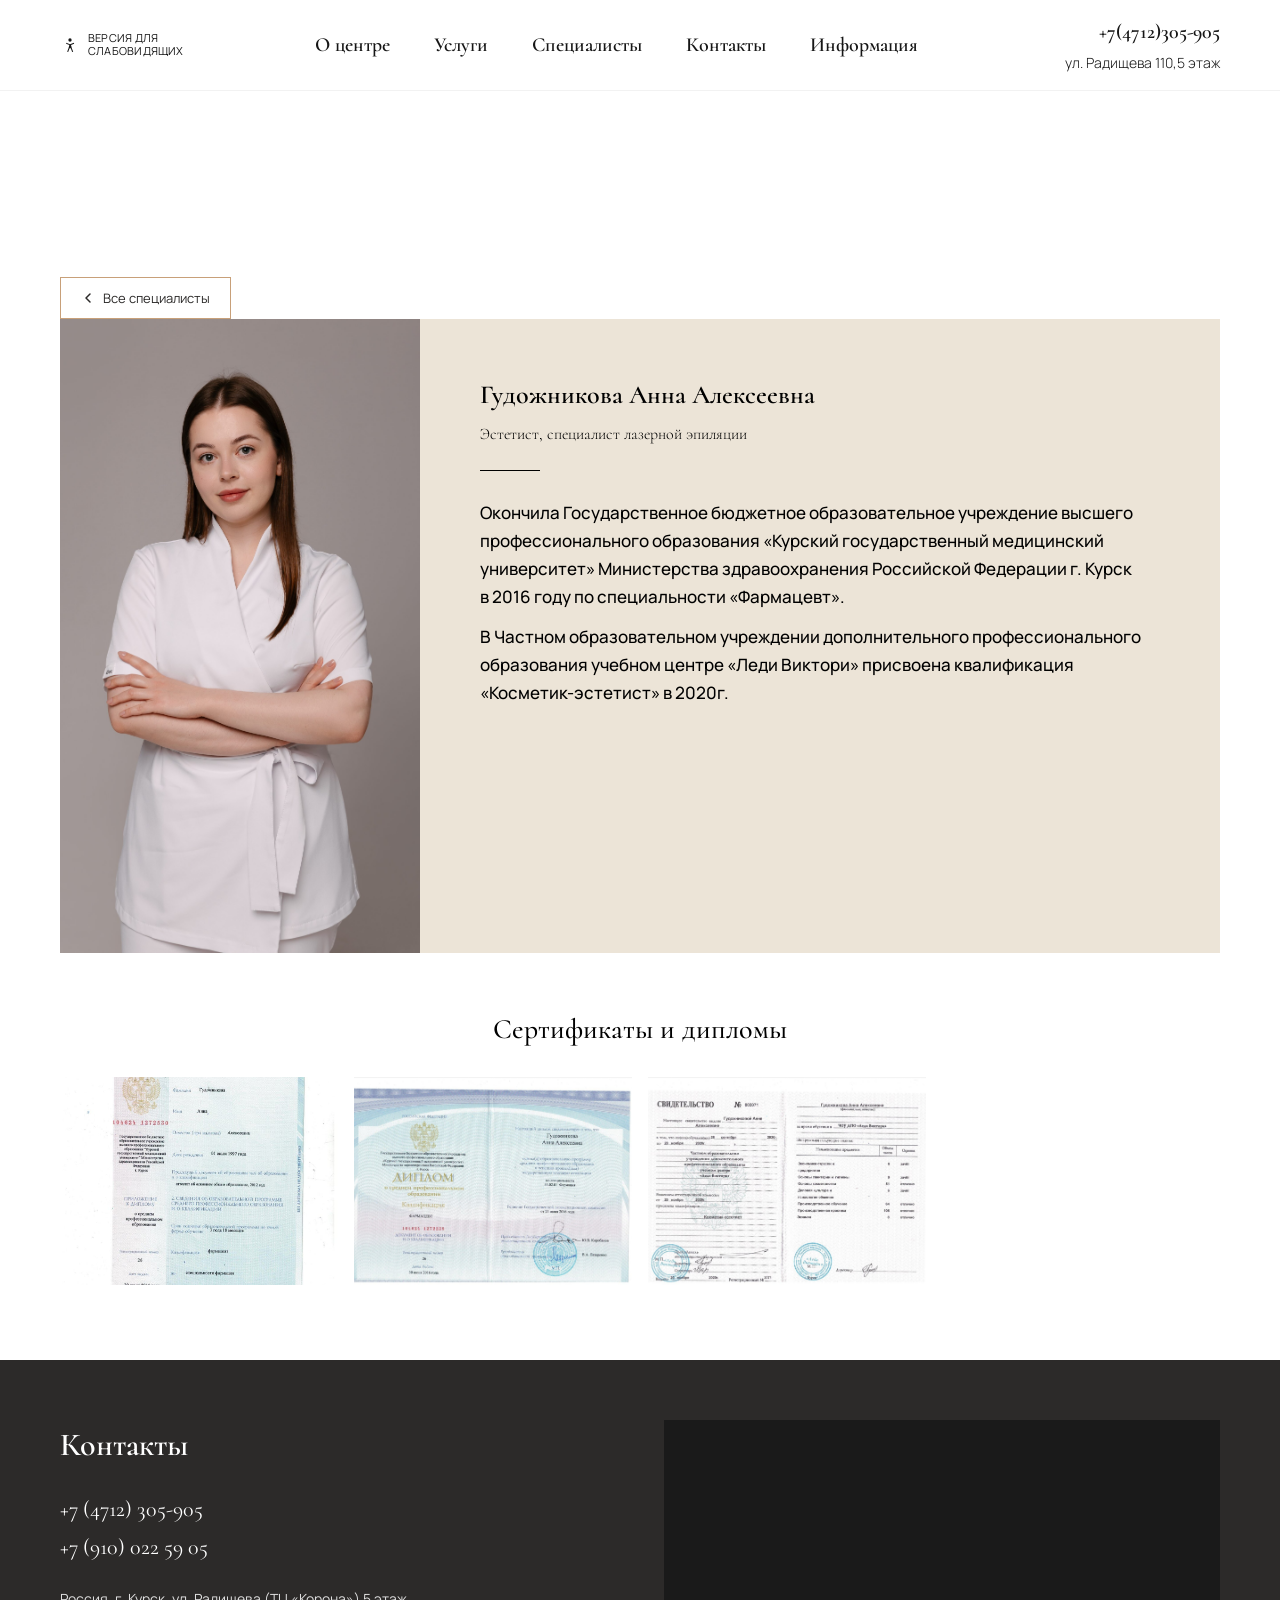
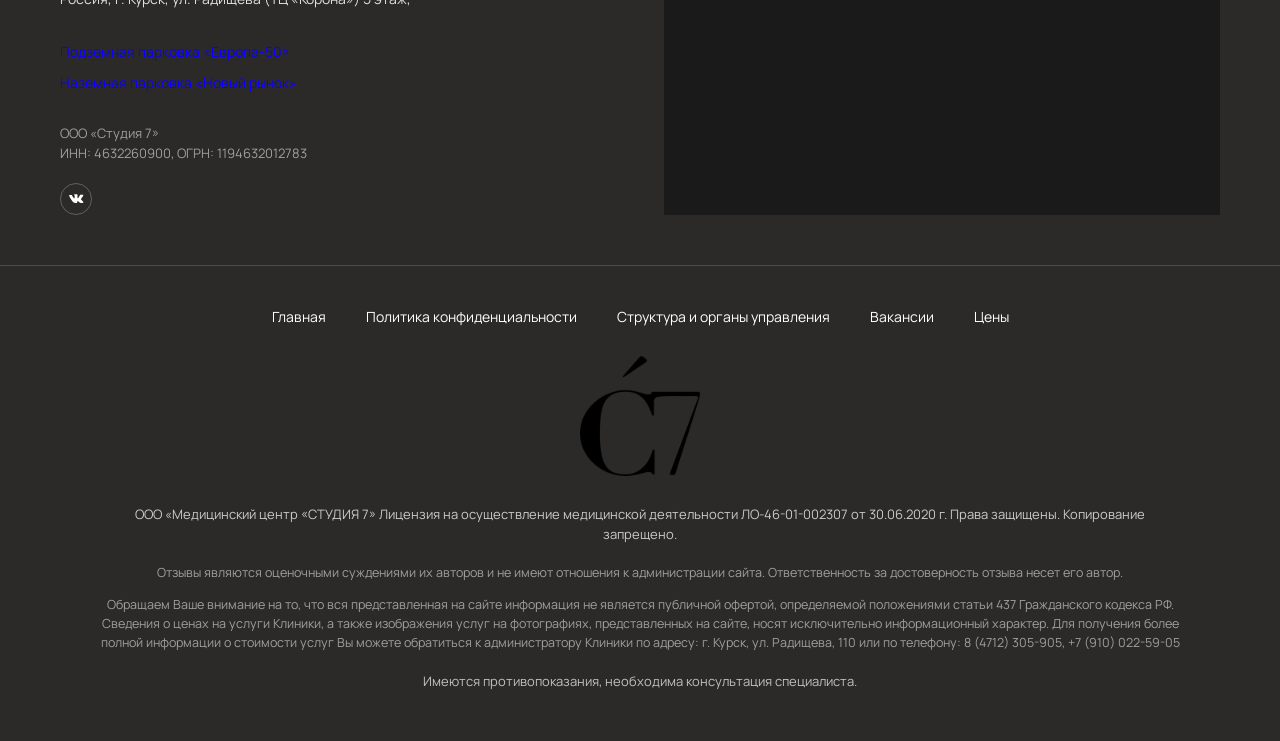
==== doctors/gudozhnikova.html @ a72bdbb5 "S7 Kursk: full site migration from Tilda + 14 adaptive blocks" ====
<!DOCTYPE html>
<html lang="ru" class="no-js">
<head>
    <meta charset="UTF-8">
    <meta name="viewport" content="width=device-width, initial-scale=1.0">
    <title>Гудожникова Анна Алексеевна — S7 Kursk</title>
    <meta name="description" content="Гудожникова Анна Алексеевна, Эстетист, специалист лазерной эпиляции. Клиника эстетической медицины S7 в Курске.">

    <link rel="preconnect" href="https://fonts.googleapis.com">
    <link rel="preconnect" href="https://fonts.gstatic.com" crossorigin>
    <link href="https://fonts.googleapis.com/css2?family=Cormorant:wght@400;500;600;700&family=Manrope:wght@300;400;500;600;700&display=swap" rel="stylesheet">

    <link rel="stylesheet" href="../css/style.css">
</head>
<body>

    <header class="site-header">
        <div class="container site-header__inner">
            <a href="../index.html#contacts" class="site-header__access" aria-label="Версия для слабовидящих">
                <svg width="20" height="20" viewBox="0 0 24 24" fill="currentColor" aria-hidden="true"><circle cx="12" cy="6" r="2"/><path d="M7.4 9.4l4.6 1.6 4.6-1.6.4 1.2-3.8 1.4 1 4 1.6 4-1.2.4-1.7-4.4h-1.4l-1.7 4.4-1.2-.4 1.6-4 1-4-3.8-1.4z"/></svg>
                <span>Версия для<br>слабовидящих</span>
            </a>
            <nav class="site-header__nav" aria-label="Главное меню">
                <a href="../index.html#about">О центре</a>
                <a href="../index.html#services">Услуги</a>
                <a href="../index.html#doctors">Специалисты</a>
                <a href="../index.html#contacts">Контакты</a>
                <a href="../index.html#contacts">Информация</a>
            </nav>
            <div class="site-header__contact">
                <a href="tel:+74712305905" class="site-header__phone">+7(4712)305-905</a>
                <span class="site-header__address">ул. Радищева 110,5 этаж</span>
            </div>
        </div>
    </header>

    <main>

        <section class="doctor-page">
            <div class="container">

                <a href="../index.html#doctors" class="doctor-page__back">
                    <svg width="14" height="14" viewBox="0 0 14 14" aria-hidden="true">
                        <path d="M9 3l-4 4 4 4" fill="none" stroke="currentColor" stroke-width="1.5" stroke-linecap="round" stroke-linejoin="round"/>
                    </svg>
                    Все специалисты
                </a>

                <div class="doctor-page__hero">
                    <div class="doctor-page__photo">
                        <img src="../assets/images/doctors/bio/gudozhnikova.jpg" alt="Гудожникова Анна Алексеевна" loading="lazy">
                    </div>
                    <div class="doctor-page__info">
                        <h1 class="doctor-page__name">Гудожникова Анна Алексеевна</h1>
                        <p class="doctor-page__role">Эстетист, специалист лазерной эпиляции</p>
                        <div class="doctor-page__divider"></div>

                        <!-- БИОГРАФИЯ
                             Источник: https://s7-kursk.ru/page117701436.html
                             Скопируй текст био со страницы оригинала и вставь
                             каждый абзац в отдельный <p>. -->
                        <div class="doctor-page__bio">
            <p>Окончила Государственное бюджетное образовательное учреждение высшего профессионального образования «Курский государственный медицинский университет» Министерства здравоохранения Российской Федерации г.&nbsp;Курск в&nbsp;2016&nbsp;году по специальности «Фармацевт».</p>
            <p>В Частном образовательном учреждении дополнительного профессионального образования учебном центре «Леди Виктори» присвоена квалификация «Косметик-эстетист» в&nbsp;2020г.</p>
        </div>
                    </div>
                </div>

                                <div class="doctor-page__certs">
                    <h2 class="doctor-page__certs-title">Сертификаты и дипломы</h2>
                    <div class="doctor-page__certs-grid">
                        <a class="doctor-page__cert" href="../assets/images/doctors/certs/gudozhnikova-1.jpg" target="_blank">
                            <img src="../assets/images/doctors/certs/gudozhnikova-1.jpg" alt="Сертификат 1" loading="lazy">
                        </a>
                        <a class="doctor-page__cert" href="../assets/images/doctors/certs/gudozhnikova-2.jpg" target="_blank">
                            <img src="../assets/images/doctors/certs/gudozhnikova-2.jpg" alt="Сертификат 2" loading="lazy">
                        </a>
                        <a class="doctor-page__cert" href="../assets/images/doctors/certs/gudozhnikova-3.jpg" target="_blank">
                            <img src="../assets/images/doctors/certs/gudozhnikova-3.jpg" alt="Сертификат 3" loading="lazy">
                        </a>
                    </div>
                </div>

            </div>
        </section>

    </main>

    <!-- FOOTER (общий со всем сайтом — копия из index.html) -->
    <footer class="footer" id="contacts">
        <div class="footer__row-contacts">
            <div class="container">
                <div class="footer__col-info">
                    <h2 class="footer__col-title">Контакты</h2>
                    <div class="footer__phones">
                        <a href="tel:+74712305905">+7 (4712) 305-905</a>
                        <a href="tel:+79100225905">+7 (910) 022 59 05</a>
                    </div>
                    <address class="footer__address">
                        <p>Россия, г. Курск, ул. Радищева (ТЦ «Корона») 5 этаж,</p>
                    </address>
                    <ul class="footer__parking">
                        <li><a href="#">Подземная парковка «Европа-50»</a></li>
                        <li><a href="#">Наземная парковка «Новый рынок»</a></li>
                    </ul>
                    <div class="footer__legal-info">
                        <p>ООО «Студия 7»<br>ИНН: 4632260900, ОГРН: 1194632012783</p>
                    </div>
                    <a class="footer__vk" href="https://vk.com/studio7kursk" target="_blank" rel="noopener" aria-label="ВКонтакте Studio 7 Курск">
                        <svg width="22" height="22" viewBox="0 0 24 24" fill="currentColor" aria-hidden="true"><path d="M12.785 16.241s.288-.032.435-.193c.135-.148.13-.426.13-.426s-.018-1.305.582-1.499c.59-.19 1.348 1.27 2.152 1.83.609.424 1.071.331 1.071.331l2.153-.03s1.125-.07.591-.96c-.043-.073-.31-.661-1.604-1.87-1.354-1.265-1.172-1.06.458-3.244.993-1.33 1.39-2.14 1.266-2.487-.118-.331-.85-.244-.85-.244l-2.421.015s-.18-.024-.313.057c-.13.079-.213.262-.213.262s-.385.96-.84 1.776c-.96 1.72-1.345 1.811-1.502 1.71-.365-.236-.273-1.04-.273-1.612 0-1.785.27-2.529-.526-2.722-.264-.064-.458-.106-1.134-.113-.866-.009-1.599.003-2.014.207-.276.135-.49.437-.36.454.16.022.524.099.717.363.249.34.24 1.105.24 1.105s.143 2.107-.335 2.367c-.328.18-.778-.187-1.633-1.667-.438-.758-.769-1.598-.769-1.598s-.064-.158-.191-.243c-.155-.103-.371-.135-.371-.135l-2.302.015s-.345.01-.473.16c-.113.135-.009.412-.009.412s1.804 4.23 3.847 6.359c1.873 1.953 4 1.824 4 1.824z"/></svg>
                    </a>
                </div>
                <div class="footer__map">
                    <iframe src="https://yandex.ru/map-widget/v1/?ll=36.183%2C51.737&z=16&pt=36.183%2C51.737" title="Карта" loading="lazy"></iframe>
                </div>
            </div>
        </div>
        <div class="footer__row-meta">
            <div class="container">
                <nav class="footer__nav" aria-label="Дополнительные ссылки">
                    <a href="../index.html#hero">Главная</a>
                    <a href="https://s7-kursk.ru/politika-konfidentsialnosti" target="_blank" rel="noopener">Политика конфиденциальности</a>
                    <a href="https://s7-kursk.ru/struktura-i-organy-upravleniya" target="_blank" rel="noopener">Структура и органы управления</a>
                    <a href="https://s7-kursk.ru/vakansii" target="_blank" rel="noopener">Вакансии</a>
                    <a href="../assets/prices.pdf" target="_blank" rel="noopener">Цены</a>
                </nav>
                <div class="footer__brand">
                    <img src="../assets/images/c7-logo.webp" alt="Клиника S7" class="footer__brand-img" width="120" height="120">
                </div>
                <p class="footer__license">ООО «Медицинский центр «СТУДИЯ 7» Лицензия на осуществление медицинской деятельности ЛО-46-01-002307 от 30.06.2020 г. Права защищены. Копирование запрещено.</p>
                <div class="footer__disclaimer-block">
                    <p>Отзывы являются оценочными суждениями их авторов и не имеют отношения к администрации сайта. Ответственность за достоверность отзыва несет его автор.</p>
                    <p>Обращаем Ваше внимание на то, что вся представленная на сайте информация не является публичной офертой, определяемой положениями статьи 437 Гражданского кодекса РФ. Сведения о ценах на услуги Клиники, а также изображения услуг на фотографиях, представленных на сайте, носят исключительно информационный характер. Для получения более полной информации о стоимости услуг Вы можете обратиться к администратору Клиники по адресу: г. Курск, ул. Радищева, 110 или по телефону: 8 (4712) 305-905, +7 (910) 022-59-05</p>
                </div>
                <p class="footer__warning">Имеются противопоказания, необходима консультация специалиста.</p>
            </div>
        </div>
    </footer>

</body>
</html>
---- css/style.css ----
/* ============================================================
   S7 Kursk — клиника эстетической медицины
   Стили блоков «Оборудование» и «Footer» — 1:1 с оригиналом s7-kursk.ru
   + общая база (reset, переменные, контейнер)
   ============================================================ */

/* ---------- 1. Переменные ---------- */

:root {
    /* Цвета — снято с оригинала */
    --color-bg:           #ffffff;
    --color-text:         #000000;
    --color-text-muted:   #4a4a4a;
    --color-link:         #0a00ff;          /* синие ссылки парковок */
    --color-footer-bg:    #2c2a29;          /* основной тон тёмного футера */
    --color-footer-text:  #ffffff;
    --color-footer-muted: rgba(255,255,255,.7);
    --color-footer-divider:rgba(255,255,255,.15);

    /* Типографика — две гарнитуры, как в Tilda:
       serif Cormorant для заголовков, sans-serif Manrope для тела. */
    --font-serif:  'Cormorant', 'Times New Roman', Times, serif;
    --font-body:   'Manrope', -apple-system, BlinkMacSystemFont, 'Segoe UI', Roboto, sans-serif;
    --font-sans:   'Manrope', -apple-system, BlinkMacSystemFont, 'Segoe UI', Roboto, sans-serif;
    --font-base:   var(--font-body);

    /* Размеры */
    --container-max: 1200px;
    --container-pad: 20px;

    /* Анимации */
    --ease: cubic-bezier(.4, 0, .2, 1);
}

*,
*::before,
*::after { box-sizing: border-box; }

html { -webkit-text-size-adjust: 100%; scroll-behavior: smooth; }

body {
    margin: 0;
    font-family: var(--font-body);
    font-size: 16px;
    line-height: 1.55;
    color: var(--color-text);
    background: var(--color-bg);
    -webkit-font-smoothing: antialiased;
    -moz-osx-font-smoothing: grayscale;
}

img { max-width: 100%; height: auto; display: block; }
a   { color: inherit; text-decoration: none; transition: color .2s var(--ease); }
button { font-family: inherit; cursor: pointer; }
h1, h2, h3, h4 { margin: 0; }
p { margin: 0 0 1em; }
ul { list-style: none; padding: 0; margin: 0; }

.container {
    width: 100%;
    max-width: var(--container-max);
    margin: 0 auto;
    padding: 0 var(--container-pad);
}

/* ----- Появление контента при скролле (как у Tilda) ----- */
.reveal {
    opacity: 0;
    transform: translateY(40px);
    transition:
        opacity .9s var(--ease),
        transform .9s var(--ease);
    will-change: opacity, transform;
}
.reveal.is-visible {
    opacity: 1;
    transform: translateY(0);
}
/* Если JS не загрузился — показываем сразу */
.no-js .reveal { opacity: 1; transform: none; }

/* ============================================================
   ХЕДЕР — фиксированный верх 1:1 с s7-kursk.ru
   ============================================================ */
.site-header {
    position: sticky;
    top: 0;
    z-index: 50;
    background: #fff;
    border-bottom: 1px solid rgba(0,0,0,.05);
}
.site-header__inner {
    display: flex;
    align-items: center;
    justify-content: space-between;
    gap: 28px;
    height: 90px;
    padding: 0 var(--container-pad);
    max-width: var(--container-max);
    margin: 0 auto;
}
.site-header__access {
    display: inline-flex;
    align-items: center;
    gap: 8px;
    color: #161616;
    font-family: var(--font-body);
    font-size: 11px;
    line-height: 1.15;
    text-transform: uppercase;
    letter-spacing: 0.02em;
    flex: 0 0 auto;
}
.site-header__access svg { flex: 0 0 auto; }
.site-header__access span { display: inline-block; max-width: 80px; }

.site-header__nav {
    display: flex;
    align-items: center;
    gap: 44px;
    flex: 1 1 auto;
    justify-content: center;
}
.site-header__nav a {
    font-family: var(--font-serif);
    font-size: 20px;
    font-weight: 600;
    color: #161616;
    transition: color .2s var(--ease);
}
.site-header__nav a:hover { color: #c8a079; }

.site-header__contact {
    display: flex;
    flex-direction: column;
    align-items: flex-end;
    gap: 4px;
    flex: 0 0 auto;
}
.site-header__phone {
    font-family: var(--font-serif);
    font-size: 20px;
    font-weight: 600;
    color: #161616;
    transition: color .2s var(--ease);
}
.site-header__phone:hover { color: #c8a079; }
.site-header__address {
    font-family: var(--font-body);
    font-size: 14px;
    font-weight: 300;
    color: #161616;
}

/* ============================================================
   ПЕРВЫЙ ЭКРАН (ТЗ п.1) — fullscreen hero
   Тёплый таупе-фон, по центру — стилизованный логотип «С7»
   и подзаголовок «КЛИНИКА ЭСТЕТИЧЕСКОЙ МЕДИЦИНЫ».
   ============================================================ */
.hero {
    position: relative;
    width: 100%;
    height: 100vh;
    min-height: 560px;
    background: #8e857d; /* fallback пока видео грузится */
    display: flex;
    align-items: center;
    justify-content: center;
    overflow: hidden;
}

/* Видео-фон через Vimeo iframe (ID 1061358748).
   Iframe растянут на весь hero, кликабельность отключена,
   videо обрезается под cover через scale + transform-origin. */
.hero__video {
    position: absolute;
    inset: 0;
    overflow: hidden;
    pointer-events: none;
    z-index: 0;
}
.hero__video-frame {
    position: absolute;
    top: 50%;
    left: 50%;
    /* Растягиваем iframe больше viewport, чтобы 16:9 видео полностью покрыло hero (cover). */
    width: 177.78vh;        /* 16:9: ширина = высота * 16/9 */
    height: 56.25vw;        /* 9:16: высота = ширина * 9/16 */
    min-width: 100%;
    min-height: 100%;
    transform: translate(-50%, -50%);
    border: 0;
    pointer-events: none;
    /* Пока iframe не загрузился — он невидим, чтобы не светить чёрной заливкой Vimeo-плеера.
       Класс .is-ready ставится из JS, когда плеер реально начал играть. */
    opacity: 0;
    transition: opacity .6s ease-out;
    /* Лёгкое приглушение + тёплая нотка, без излишнего затемнения. */
    filter: brightness(0.95) saturate(0.85) sepia(0.12);
}
.hero__video-frame.is-ready { opacity: 1; }
/* Тёплая полупрозрачная таупе-пелена — даёт нужный warm-тон,
   но не съедает яркость видео. */
.hero__video::after {
    content: "";
    position: absolute;
    inset: 0;
    background:
        radial-gradient(ellipse at center,
            rgba(165, 152, 138, .18),
            rgba(165, 152, 138, .26) 70%,
            rgba(165, 152, 138, .30));
    pointer-events: none;
}
.hero__inner {
    position: relative;
    z-index: 1;
    text-align: center;
    color: #1a1a1a;
    padding: 0 20px;
}
.hero__logo {
    line-height: 1;
    margin-bottom: 18px;
    position: relative;
    display: inline-block;
}
.hero__logo-img {
    display: block;
    width: 150px;
    height: 150px;
    object-fit: contain;
    margin: 0 auto;
    position: relative;
    z-index: 2;
}

/* Спиннер «загрузки видео» — крутится вокруг логотипа, пока Vimeo не дал событие play.
   Тонкий полупрозрачный ring с одной светлой дугой. Скрывается, когда hero получает .is-video-ready. */
.hero__spinner {
    position: absolute;
    top: 50%;
    left: 50%;
    width: 210px;
    height: 210px;
    margin: -105px 0 0 -105px;
    border: 2px solid rgba(255, 255, 255, .15);
    border-top-color: rgba(255, 255, 255, .85);
    border-radius: 50%;
    animation: heroSpinnerSpin 1.1s linear infinite;
    z-index: 1;
    pointer-events: none;
    transition: opacity .5s ease-out;
}
@keyframes heroSpinnerSpin {
    to { transform: rotate(360deg); }
}
/* Когда видео реально пошло — спиннер плавно исчезает и больше не интерактивен */
.hero.is-video-ready .hero__spinner {
    opacity: 0;
    visibility: hidden;
    animation: none;
}
.hero__title {
    font-family: var(--font-serif);
    font-size: 36px;
    font-weight: 400;
    color: #333;
    text-transform: uppercase;
    letter-spacing: 1px;
    margin: 0;
}

/* Адаптив — на планшете/мобиле уменьшаем размер логотипа и подписи */
@media (max-width: 1024px) {
    .hero__logo-img { width: 120px; height: 120px; }
    .hero__spinner { width: 175px; height: 175px; margin: -87px 0 0 -87px; }
    .hero__title { font-size: 28px; letter-spacing: .8px; }
}
@media (max-width: 768px) {
    .hero { min-height: 460px; }
    .hero__logo { margin-bottom: 12px; }
    .hero__logo-img { width: 100px; height: 100px; }
    .hero__spinner { width: 145px; height: 145px; margin: -72px 0 0 -72px; border-width: 1.5px; }
    .hero__title { font-size: 20px; letter-spacing: .6px; }
}
@media (max-width: 480px) {
    .hero__logo-img { width: 84px; height: 84px; }
    .hero__spinner { width: 122px; height: 122px; margin: -61px 0 0 -61px; }
    .hero__title { font-size: 17px; }
}

/* ============================================================
   БЛОК «О КЛИНИКЕ» (ТЗ п.2)
   ============================================================ */
.about { padding: 90px 0 30px; background: #fff; }
.about__header { text-align: center; margin-bottom: 70px; }
.about__title {
    font-family: var(--font-serif);
    font-weight: 600;
    font-size: 46px;
    line-height: 1.1;
    color: #000;
    margin: 0 0 24px;
}
.about__lead {
    font-family: var(--font-body);
    font-weight: 300;
    font-size: 22px;
    line-height: 1.4;
    color: #000;
    max-width: 640px;
    margin: 0 auto;
}

/* 4 колонки преимуществ */
.about__features {
    list-style: none;
    margin: 0;
    padding: 0;
    display: grid;
    grid-template-columns: repeat(4, 1fr);
    gap: 28px;
}
.about__feature {
    padding: 10px 22px;
    text-align: center;
    border-left: 1px solid #e7e7e7;
}
.about__feature:first-child { border-left: none; }
.about__ornament {
    display: block;
    font-family: var(--font-serif);
    font-size: 16px;
    letter-spacing: 2.5px;
    color: #000;
    margin-bottom: 18px;
}
.about__feature-title {
    font-family: var(--font-serif);
    font-weight: 500;
    font-size: 26px;
    line-height: 1.2;
    color: #000;
    margin: 0 0 24px;
}
.about__feature-text {
    font-family: var(--font-body);
    font-weight: 300;
    font-size: 16px;
    line-height: 1.55;
    color: #000;
    margin: 0;
}

/* Адаптив */
@media (max-width: 1024px) {
    .about { padding: 70px 0 20px; }
    .about__title { font-size: 38px; }
    .about__lead { font-size: 19px; }
    .about__features { grid-template-columns: repeat(2, 1fr); gap: 36px 24px; }
    .about__feature:nth-child(odd) { border-left: none; }
    .about__feature:nth-child(2) { border-left: 1px solid #e7e7e7; }
    .about__feature-title { font-size: 22px; }
}
@media (max-width: 640px) {
    .about { padding: 50px 0 10px; }
    .about__header { margin-bottom: 40px; }
    .about__title { font-size: 30px; }
    .about__lead { font-size: 17px; }
    .about__features { grid-template-columns: 1fr; gap: 32px; }
    .about__feature, .about__feature:nth-child(2) { border-left: none; padding: 0 10px; }
    .about__feature-title { font-size: 21px; margin-bottom: 14px; }
}

/* ============================================================
   БЛОК «О ЦЕНТРЕ»: заголовок + фото клиники + лид-параграф,
   далее текст с per-block сворачиванием через «Подробнее / Скрыть».
   ============================================================ */
.center { padding: 70px 0 100px; background: #fff; }
.center__title {
    font-family: var(--font-serif);
    font-weight: 600;
    font-size: 32px;
    line-height: 1.1;
    color: #000;
    text-align: center;
    margin: 0 0 36px;
}
.center__photo {
    margin: 0 auto 48px;
    max-width: 900px;
    overflow: hidden;
}
.center__photo img {
    display: block;
    width: 100%;
    height: auto;
    border-radius: 0;
}
.center__lead {
    font-family: var(--font-body);
    font-weight: 600;
    font-size: 20px;
    line-height: 1.45;
    color: #000;
    text-align: center;
    max-width: 880px;
    margin: 0 auto 36px;
}
.center__body {
    max-width: 980px;
    margin: 0 auto;
    text-align: center;
}
.center__para {
    font-family: var(--font-body);
    font-weight: 300;
    font-size: 18px;
    line-height: 1.65;
    color: #000;
    margin: 0 0 20px;
}
.center__para--always { margin-bottom: 8px; }

/* Скрытая часть текста — раскрывается JS-классом is-expanded на родителе */
.center__more {
    overflow: hidden;
    max-height: 0;
    opacity: 0;
    transition: max-height .55s var(--ease), opacity .35s var(--ease);
}
[data-collapsible].is-expanded .center__more {
    opacity: 1;
}

/* Кнопка-переключатель — центрируем */
.center__body { display: flex; flex-direction: column; align-items: center; }
.center__body .collapsible-toggle { margin-top: 22px; }

/* Без JS — раскрыто сразу */
.no-js .center__more { max-height: none; opacity: 1; }
.no-js .center__body .collapsible-toggle { display: none; }

/* Адаптив */
@media (max-width: 1024px) {
    .center { padding: 60px 0 80px; }
    .center__title { font-size: 28px; }
    .center__lead { font-size: 19px; }
    .center__para { font-size: 17px; }
}
@media (max-width: 640px) {
    .center { padding: 44px 0 60px; }
    .center__title { font-size: 24px; margin-bottom: 24px; }
    .center__photo { margin-bottom: 28px; }
    .center__lead { font-size: 17px; margin-bottom: 24px; }
    .center__para { font-size: 16px; line-height: 1.6; }
}

/* ============================================================
   БЛОК «УСЛУГИ» (ТЗ п.3) — ЛУКБУК-ВАРИАНТ Б.
   Quick-chips фильтр + меню слева с цветной полосой активной +
   панель справа с SVG-росчерком в углу + прайс-калькулятор снизу.
   ============================================================ */
.services {
    background: #ece4d7;
    padding: 70px 0 80px;
    position: relative;
}
.services__head {
    text-align: center;
    margin-bottom: 28px;
}
.services__title {
    font-family: var(--font-serif);
    font-weight: 600;
    font-size: 46px;
    line-height: 1.1;
    color: #1a1a1a;
    margin: 0 0 10px;
    letter-spacing: 0.005em;
}
.services__intro {
    font-family: var(--font-body);
    font-weight: 300;
    font-size: 16px;
    color: rgba(0,0,0,.6);
    margin: 0;
    max-width: 560px;
    margin-left: auto;
    margin-right: auto;
}

/* ── Quick-chips фильтр групп ───────────────────────────────── */
.services__chips {
    display: flex;
    flex-wrap: wrap;
    gap: 8px;
    justify-content: center;
    margin: 0 0 26px;
}
.services__chip {
    background: transparent;
    border: 1px solid rgba(0,0,0,.18);
    color: #1a1a1a;
    font-family: var(--font-body);
    font-size: 13px;
    padding: 8px 20px;
    border-radius: 999px;
    cursor: pointer;
    transition: all .25s var(--ease);
}
.services__chip:hover {
    border-color: #c8a079;
    color: #c8a079;
    background: rgba(200,160,121,.06);
}
.services__chip.is-active {
    background: #1a1a1a;
    border-color: #1a1a1a;
    color: #ece4d7;
}

/* ── Двухколоночная сетка ───────────────────────────────────── */
.services__shell {
    max-width: 1280px;
    margin: 0 auto;
    display: grid;
    grid-template-columns: 280px 1fr;
    gap: 24px;
    align-items: start;
}
.services__sidebar { min-width: 0; }

/* Меню категорий слева — вертикальный список, цветная полоса на активной */
.services__menu {
    list-style: none;
    margin: 0;
    padding: 6px 0;
    background: #fff;
    border: 1px solid rgba(0,0,0,.06);
    border-radius: 4px;
    max-height: 560px;
    overflow-y: auto;
    scrollbar-width: thin;
    scrollbar-color: #c8a079 transparent;
}
.services__menu::-webkit-scrollbar { width: 4px; }
.services__menu::-webkit-scrollbar-thumb { background: #c8a079; border-radius: 2px; }
.services__menu::-webkit-scrollbar-track { background: transparent; }
.services__menu-item {
    padding: 11px 18px 11px 13px;
    font-family: var(--font-body);
    font-size: 13.5px;
    line-height: 1.35;
    color: #1a1a1a;
    cursor: pointer;
    user-select: none;
    border-left: 3px solid transparent;
    transition: background-color .2s var(--ease), color .2s var(--ease), border-color .2s var(--ease);
}
.services__menu-item:hover {
    background: rgba(200,160,121,.06);
    color: #c8a079;
}
.services__menu-item.is-active {
    background: rgba(200,160,121,.10);
    color: #c8a079;
    font-weight: 500;
    border-left-color: #c8a079;
}
.services__menu-item[hidden] { display: none; }

/* ── Активная панель справа ─────────────────────────────────── */
.services__panels {
    position: relative;
    min-width: 0;
}
.services__panel {
    display: none;
    position: relative;
    background: #fff;
    border: 1px solid rgba(0,0,0,.06);
    border-radius: 4px;
    padding: 30px 32px 28px;
    overflow: hidden;
}
.services__panel.is-active {
    display: block;
    animation: panelFadeIn .4s var(--ease) both;
}
@keyframes panelFadeIn {
    from { opacity: 0; transform: translateY(8px); }
    to   { opacity: 1; transform: translateY(0); }
}

/* Декоративный SVG-росчерк в правом верхнем углу */
.services__ornament {
    position: absolute;
    top: 16px;
    right: 16px;
    width: 200px;
    height: 70px;
    pointer-events: none;
    opacity: .9;
}

.services__panel-head {
    display: flex;
    align-items: baseline;
    justify-content: space-between;
    gap: 16px;
    margin: 0 0 6px;
    position: relative;
    z-index: 1;
}
.services__panel-title {
    font-family: var(--font-serif);
    font-weight: 500;
    font-size: 28px;
    line-height: 1.2;
    color: #1a1a1a;
    margin: 0;
    letter-spacing: -0.3px;
}
.services__panel-count {
    font-family: var(--font-body);
    font-size: 12px;
    color: rgba(0,0,0,.5);
    white-space: nowrap;
    flex: 0 0 auto;
}
.services__panel-descr {
    font-family: var(--font-body);
    font-weight: 300;
    font-size: 13.5px;
    line-height: 1.55;
    color: rgba(0,0,0,.6);
    margin: 0 0 18px;
    max-width: 70%;
    position: relative;
    z-index: 1;
}
.services__panel-list {
    list-style: none;
    margin: 0;
    padding: 0;
}

/* ── Строка услуги: checkbox + название слева, цена справа ──── */
.services__row {
    display: flex;
    align-items: center;
    justify-content: space-between;
    gap: 14px;
    padding: 12px 0;
    border-bottom: 1px solid rgba(0,0,0,.07);
    opacity: 0;
    animation: rowSlideIn .35s var(--ease) forwards;
}
@keyframes rowSlideIn {
    from { opacity: 0; transform: translateX(-10px); }
    to   { opacity: 1; transform: translateX(0); }
}
.services__row:nth-child(1)  { animation-delay: .04s; }
.services__row:nth-child(2)  { animation-delay: .07s; }
.services__row:nth-child(3)  { animation-delay: .10s; }
.services__row:nth-child(4)  { animation-delay: .13s; }
.services__row:nth-child(5)  { animation-delay: .16s; }
.services__row:nth-child(6)  { animation-delay: .19s; }
.services__row:nth-child(7)  { animation-delay: .22s; }
.services__row:nth-child(8)  { animation-delay: .25s; }
.services__row:nth-child(9)  { animation-delay: .28s; }
.services__row:nth-child(10) { animation-delay: .31s; }
.services__row:nth-child(n+11) { animation-delay: .34s; }

.services__check {
    display: flex;
    align-items: center;
    gap: 11px;
    cursor: pointer;
    flex: 1 1 auto;
    min-width: 0;
}
.services__check input {
    position: absolute;
    opacity: 0;
    pointer-events: none;
}
.services__check-box {
    flex: 0 0 16px;
    width: 16px;
    height: 16px;
    border: 1.5px solid rgba(0,0,0,.25);
    border-radius: 3px;
    position: relative;
    transition: all .2s var(--ease);
}
.services__check input:checked + .services__check-box {
    background: #c8a079;
    border-color: #c8a079;
}
.services__check input:checked + .services__check-box::after {
    content: '';
    position: absolute;
    left: 4px;
    top: 1px;
    width: 5px;
    height: 9px;
    border: solid #fff;
    border-width: 0 2px 2px 0;
    transform: rotate(45deg);
}
.services__check:hover .services__check-box {
    border-color: #c8a079;
}
.services__row.is-disabled .services__check {
    cursor: default;
    opacity: .55;
}
.services__row.is-disabled .services__check-box { display: none; }
.services__row.is-disabled .services__row-name { padding-left: 0; }

.services__row-name {
    font-family: var(--font-body);
    font-weight: 400;
    font-size: 14px;
    line-height: 1.4;
    color: #1a1a1a;
    flex: 1 1 auto;
}
.services__row-price {
    font-family: var(--font-body);
    font-weight: 500;
    font-size: 14px;
    color: #c8a079;
    white-space: nowrap;
    flex: 0 0 auto;
}

/* ── Карточка «Ваш выбор» в сайдбаре под меню ──────────────── */
.services__cart {
    margin-top: 0;
    background: #fff;
    border: 1px solid rgba(0,0,0,.06);
    border-radius: 4px;
    padding: 0 16px;
    max-height: 0;
    opacity: 0;
    overflow: hidden;
    pointer-events: none;
    transition:
        opacity .35s var(--ease),
        max-height .45s var(--ease),
        margin-top .35s var(--ease),
        padding .35s var(--ease);
}
.services__cart.is-visible {
    margin-top: 14px;
    padding: 16px 16px 14px;
    max-height: 720px;
    opacity: 1;
    pointer-events: auto;
}
/* Старый [hidden] — больше не используется, но не ломаем layout если останется */
.services__cart[hidden] {
    max-height: 0;
    opacity: 0;
    padding: 0 16px;
    margin-top: 0;
}
.services__cart-row {
    display: flex;
    align-items: baseline;
    justify-content: space-between;
    gap: 8px;
    padding: 4px 0;
}
.services__cart-row--total {
    margin-top: 8px;
    padding-top: 12px;
    border-top: 1px solid rgba(0,0,0,.08);
}
.services__cart-label {
    font-family: var(--font-body);
    font-size: 12px;
    color: rgba(0,0,0,.55);
    text-transform: uppercase;
    letter-spacing: 0.06em;
}
.services__cart-count {
    font-family: var(--font-body);
    font-size: 15px;
    font-weight: 500;
    color: #1a1a1a;
}
.services__cart-total {
    font-family: var(--font-serif);
    font-size: 20px;
    font-weight: 500;
    color: #c8a079;
    letter-spacing: -0.2px;
}
.services__cart-list {
    list-style: none;
    margin: 10px 0;
    padding: 10px 0;
    border-top: 1px solid rgba(0,0,0,.06);
    border-bottom: 1px solid rgba(0,0,0,.06);
    max-height: 200px;
    overflow-y: auto;
    scrollbar-width: thin;
    scrollbar-color: #c8a079 transparent;
}
.services__cart-list::-webkit-scrollbar { width: 3px; }
.services__cart-list::-webkit-scrollbar-thumb { background: #c8a079; border-radius: 2px; }
.services__cart-item {
    display: flex;
    align-items: flex-start;
    justify-content: space-between;
    gap: 8px;
    padding: 6px 0;
    font-family: var(--font-body);
    font-size: 12.5px;
    line-height: 1.35;
    color: #1a1a1a;
    animation: cartItemSlideIn .25s var(--ease);
}
@keyframes cartItemSlideIn {
    from { opacity: 0; transform: translateX(-6px); }
    to   { opacity: 1; transform: translateX(0); }
}
.services__cart-item-name {
    flex: 1 1 auto;
    min-width: 0;
}
.services__cart-item-price {
    font-weight: 500;
    color: #c8a079;
    white-space: nowrap;
    flex: 0 0 auto;
    font-size: 12px;
}
.services__cart-message {
    font-family: var(--font-serif);
    font-size: 16px;
    font-style: italic;
    color: #1a1a1a;
    text-align: center;
    margin: 10px 0 8px;
    line-height: 1.3;
}
.services__cart-reset {
    width: 100%;
    background: transparent;
    border: 1px solid rgba(0,0,0,.15);
    color: rgba(0,0,0,.6);
    font-family: var(--font-body);
    font-size: 12px;
    padding: 8px 12px;
    border-radius: 3px;
    cursor: pointer;
    transition: all .2s var(--ease);
}
.services__cart-reset:hover {
    border-color: #c8a079;
    color: #c8a079;
    background: rgba(200,160,121,.05);
}

/* ── Ссылка на полный прайс ─────────────────────────────────── */
.services__pricelist-wrap {
    text-align: center;
    margin: 30px 0 0;
}
.services__pricelist {
    font-family: var(--font-body);
    font-size: 14px;
    font-weight: 400;
    color: #1a1a1a;
    text-decoration: none;
    border-bottom: 1px solid rgba(0,0,0,.4);
    padding-bottom: 2px;
    transition: color .25s var(--ease), border-color .25s var(--ease);
}
.services__pricelist:hover { color: #c8a079; border-color: #c8a079; }

/* ── Адаптив ────────────────────────────────────────────────── */
@media (max-width: 1024px) {
    .services { padding: 56px 0 70px; }
    .services__title { font-size: 38px; }
    .services__shell { grid-template-columns: 240px 1fr; }
    .services__panel { padding: 24px 24px 22px; }
    .services__panel-title { font-size: 24px; }
    .services__ornament { width: 150px; height: 60px; }
}
@media (max-width: 768px) {
    .services { padding: 44px 0 60px; }
    .services__head { margin-bottom: 22px; }
    .services__title { font-size: 30px; }
    .services__intro { font-size: 14px; }
    .services__chips { gap: 6px; margin-bottom: 22px; }
    .services__chip { padding: 7px 16px; font-size: 12px; }
    .services__shell { grid-template-columns: 1fr; gap: 16px; }
    .services__menu { max-height: 220px; }
    .services__menu-item { font-size: 13px; padding: 10px 14px 10px 12px; }
    .services__panel { padding: 20px 18px 18px; }
    .services__panel-title { font-size: 21px; }
    .services__panel-descr { font-size: 13px; max-width: none; }
    .services__row { padding: 11px 0; gap: 10px; }
    .services__row-name, .services__row-price { font-size: 13px; }
    .services__ornament { width: 110px; height: 45px; top: 10px; right: 10px; }
    .services__calc {
        flex-wrap: wrap;
        gap: 14px;
        padding: 12px 16px;
    }
    .services__calc-cta {
        margin-left: 0;
        width: 100%;
        text-align: center;
    }
    .services__calc-reset { position: absolute; top: 10px; right: 10px; }
}

/* ============================================================
   БЛОК «МЫ ЗНАЕМ, ЧТО БЕСПОКОИТ» (ТЗ п.6)
   Десктоп — 3×2 сетка карточек с крупными цифрами на фоне.
   Мобила (≤768px) — горизонтальный слайдер по 1 карточке + стрелки.
   ============================================================ */
.worries {
    background: #fff;
    padding: 80px 0 90px;
}
.worries__head {
    text-align: center;
    margin: 0 auto 56px;
    max-width: 920px;
}
.worries__title {
    font-family: var(--font-serif);
    font-weight: 500;
    font-size: 42px;
    line-height: 1.18;
    color: #000;
    margin: 0 0 14px;
    letter-spacing: -0.2px;
}
.worries__intro {
    font-family: var(--font-body);
    font-weight: 400;
    font-size: 20px;
    line-height: 1.4;
    color: rgba(0,0,0,.7);
    margin: 0;
}
.worries__slider { position: relative; }
.worries__viewport { overflow: hidden; }
.worries__list {
    list-style: none;
    margin: 0;
    padding: 0;
    display: grid;
    grid-template-columns: repeat(3, 1fr);
    gap: 56px 48px;
}
.worries__card {
    position: relative;
    padding: 14px 12px 18px 8px;
    min-height: 200px;
    overflow: hidden;
}
.worries__num {
    position: absolute;
    top: -8px;
    right: 0;
    font-family: var(--font-serif);
    font-weight: 500;
    font-size: 180px;
    line-height: 1;
    color: rgba(200, 160, 121, .18);
    z-index: 0;
    pointer-events: none;
    user-select: none;
}
.worries__q {
    position: relative;
    z-index: 1;
    font-family: var(--font-serif);
    font-weight: 500;
    font-size: 22px;
    line-height: 1.25;
    color: #000;
    margin: 0 0 18px;
    letter-spacing: -0.1px;
}
.worries__a {
    position: relative;
    z-index: 1;
    font-family: var(--font-body);
    font-weight: 300;
    font-size: 15px;
    line-height: 1.55;
    color: rgba(0,0,0,.7);
    margin: 0;
    padding-right: 12px;
}
.worries__arrow {
    display: none;
    position: absolute;
    top: 50%;
    transform: translateY(-50%);
    width: 44px;
    height: 44px;
    align-items: center;
    justify-content: center;
    background: #fff;
    color: #2c2a29;
    border: 1px solid rgba(200, 184, 158, .8);
    border-radius: 50%;
    cursor: pointer;
    z-index: 2;
    transition: background-color .25s var(--ease), color .25s var(--ease), opacity .25s var(--ease);
}
.worries__arrow:hover {
    background: #ece4d7;
    color: #2c2a29;
}
.worries__arrow:disabled {
    opacity: .3;
    cursor: default;
}
.worries__arrow--prev { left: -8px; }
.worries__arrow--next { right: -8px; }

@media (max-width: 1024px) {
    .worries { padding: 64px 0 72px; }
    .worries__title { font-size: 32px; }
    .worries__intro { font-size: 17px; }
    .worries__list { grid-template-columns: repeat(2, 1fr); gap: 48px 36px; }
    .worries__num { font-size: 150px; }
}
@media (max-width: 768px) {
    /* По ТЗ п.6 — на мобиле слайдер: одна карточка на экран, стрелки. */
    .worries { padding: 44px 0 56px; }
    .worries__head { margin-bottom: 28px; }
    .worries__title { font-size: 24px; }
    .worries__intro { font-size: 15px; }
    .worries__slider { padding: 0 4px; }
    .worries__list {
        grid-template-columns: none;
        display: flex;
        flex-wrap: nowrap;
        gap: 16px;
        will-change: transform;
        transition: transform .4s var(--ease);
    }
    .worries__card {
        flex: 0 0 100%;
        min-width: 100%;
        padding: 14px 18px 16px;
        min-height: 160px;
    }
    .worries__num { font-size: 130px; top: -6px; right: 6px; }
    .worries__q { font-size: 19px; margin-bottom: 12px; }
    .worries__a { font-size: 14px; padding-right: 0; }
    .worries__arrow { display: inline-flex; width: 38px; height: 38px; }
    .worries__arrow--prev { left: -6px; }
    .worries__arrow--next { right: -6px; }
}
@media (max-width: 480px) {
    .worries__num { font-size: 110px; }
    .worries__arrow { width: 34px; height: 34px; }
}

/* ============================================================
   БЛОК «БРЕНДЫ» (ТЗ п.8)
   Десктоп — 6 колонок, планшет — 4, мобила — 3 колонки (по ТЗ).
   object-fit: contain — пропорции логотипов сохраняются.
   ============================================================ */
.brands {
    background: #fff;
    padding: 70px 0 80px;
}
.brands__head {
    text-align: center;
    margin: 0 auto 44px;
    max-width: 920px;
}
.brands__title {
    font-family: var(--font-serif);
    font-weight: 500;
    font-size: 38px;
    line-height: 1.18;
    color: #000;
    margin: 0 0 14px;
    letter-spacing: -0.2px;
}
.brands__intro {
    font-family: var(--font-body);
    font-weight: 400;
    font-size: 17px;
    line-height: 1.5;
    color: rgba(0,0,0,.65);
    margin: 0;
}
.brands__list {
    list-style: none;
    margin: 0;
    padding: 0;
    display: grid;
    grid-template-columns: repeat(6, 1fr);
    gap: 28px 40px;
    align-items: center;
    justify-items: center;
}
.brands__item {
    width: 100%;
    height: 90px;
    display: flex;
    align-items: center;
    justify-content: center;
    padding: 8px;
}
.brands__img {
    max-width: 100%;
    max-height: 100%;
    width: auto;
    height: auto;
    object-fit: contain;
    /* По дефолту — ч/б, при наведении — оригинальный цвет (популярный приём для логотипов) */
    filter: grayscale(1);
    opacity: .65;
    transition: filter .3s var(--ease), opacity .3s var(--ease), transform .3s var(--ease);
}
.brands__item:hover .brands__img {
    filter: grayscale(0);
    opacity: 1;
    transform: scale(1.04);
}

/* Адаптив — по ТЗ п.8 на мобиле 2-3 колонки, пропорции сохранены через object-fit: contain */
@media (max-width: 1024px) {
    .brands { padding: 56px 0 64px; }
    .brands__title { font-size: 30px; }
    .brands__intro { font-size: 15px; }
    .brands__list { grid-template-columns: repeat(4, 1fr); gap: 24px 32px; }
    .brands__item { height: 80px; }
}
@media (max-width: 640px) {
    .brands { padding: 44px 0 52px; }
    .brands__head { margin-bottom: 30px; }
    .brands__title { font-size: 24px; }
    .brands__intro { font-size: 14px; }
    .brands__list { grid-template-columns: repeat(3, 1fr); gap: 20px 16px; }
    .brands__item { height: 64px; padding: 6px; }
}
@media (max-width: 380px) {
    .brands__list { grid-template-columns: repeat(2, 1fr); gap: 18px 14px; }
    .brands__item { height: 58px; }
}

/* ============================================================
   ПАРАЛЛАКС-БАННЕР С ЦИТАТОЙ — между «Команда» и «Оборудование».
   Полноширинный ЧБ-фон, background-attachment: fixed → эффект окна:
   при скролле картинка стоит, контент скользит над ней.
   ============================================================ */
.quote-banner {
    position: relative;
    min-height: 324px;
    display: flex;
    align-items: center;
    background-image:
        linear-gradient(rgba(0,0,0,.15), rgba(0,0,0,.15)),
        url("https://optim.tildacdn.com/tild3062-3439-4331-a133-616462613830/-/format/webp/027190A9-B3D2-47A3-B.jpg.webp");
    background-size: cover;
    background-position: 50% 50%;
    background-attachment: fixed;
    background-repeat: no-repeat;
    /* ЧБ-фильтр для премиальной эстетики */
    filter: none;
}
.quote-banner::before {
    /* Десатурация изображения без потери overlay/текста */
    content: "";
    position: absolute;
    inset: 0;
    background: inherit;
    background-attachment: fixed;
    filter: grayscale(1) contrast(1.05);
    z-index: -1;
}
.quote-banner__text {
    font-family: var(--font-serif);
    font-weight: 400;
    font-style: italic;
    font-size: 22px;
    line-height: 1.5;
    color: #1a1a1a;
    margin: 0;
    max-width: 480px;
    letter-spacing: 0.01em;
}

/* На системах, не поддерживающих background-attachment: fixed (iOS),
   используем обычный scroll — баннер просто становится статичным. */
@media (hover: none) and (pointer: coarse) {
    .quote-banner { background-attachment: scroll; }
}

@media (max-width: 768px) {
    .quote-banner {
        min-height: 220px;
        /* На мобиле parallax часто глючит — отключаем */
        background-attachment: scroll;
    }
    .quote-banner__text { font-size: 17px; max-width: 360px; }
}
@media (max-width: 480px) {
    .quote-banner { min-height: 180px; }
    .quote-banner__text { font-size: 15px; }
}

/* ============================================================
   ПАРАЛЛАКС-БАННЕР CTA «Ждём Вас!» — перед футером.
   Большое ЧБ-фото на parallax fixed-фоне + по центру белая карточка.
   ============================================================ */
.cta-banner {
    position: relative;
    min-height: 600px;
    display: flex;
    align-items: center;
    background:
        linear-gradient(rgba(0,0,0,.18), rgba(0,0,0,.18)),
        url("https://optim.tildacdn.com/tild3539-3930-4132-b362-306539313931/-/format/webp/IMG_1171.JPG.webp");
    background-size: cover;
    background-position: 50% 50%;
    background-attachment: fixed;
    background-repeat: no-repeat;
    padding: 90px 0;
}
.cta-banner__card {
    background: #fff;
    padding: 60px 80px;
    max-width: 540px;
    margin: 0 auto;
    text-align: center;
    box-shadow: 0 8px 40px rgba(0,0,0,.08);
}
.cta-banner__title {
    font-family: var(--font-serif);
    font-weight: 600;
    font-size: 52px;
    line-height: 1.1;
    color: #000;
    margin: 0 0 24px;
    letter-spacing: -0.5px;
}
.cta-banner__divider {
    display: block;
    width: 36px;
    height: 1px;
    background: #000;
    margin: 0 auto 24px;
}
.cta-banner__subtitle {
    font-family: var(--font-serif);
    font-weight: 300;
    font-size: 20px;
    line-height: 1.3;
    color: #000;
    margin: 0 0 12px;
}
.cta-banner__brand {
    font-family: var(--font-serif);
    font-weight: 500;
    font-size: 26px;
    line-height: 1.1;
    color: #000;
    margin: 0;
    letter-spacing: 0.02em;
}

@media (hover: none) and (pointer: coarse) {
    .cta-banner { background-attachment: scroll; }
}
@media (max-width: 1024px) {
    .cta-banner { min-height: 500px; padding: 70px 0; }
    .cta-banner__card { padding: 48px 56px; max-width: 460px; }
    .cta-banner__title { font-size: 42px; }
}
@media (max-width: 768px) {
    .cta-banner {
        min-height: 420px;
        padding: 56px 0;
        background-attachment: scroll;
    }
    .cta-banner__card { padding: 36px 28px; max-width: 100%; margin: 0 auto; }
    .cta-banner__title { font-size: 34px; margin-bottom: 18px; }
    .cta-banner__subtitle { font-size: 17px; }
    .cta-banner__brand { font-size: 22px; }
}
@media (max-width: 480px) {
    .cta-banner { min-height: 360px; padding: 44px 0; }
    .cta-banner__card { padding: 28px 22px; }
    .cta-banner__title { font-size: 28px; }
}

/* ============================================================
   БЛОК «ОБОРУДОВАНИЕ» — 1:1 с s7-kursk.ru
   ============================================================ */

.equipment {
    background: #fff;
    padding: 75px 0 30px;
}

/* Шапка блока: заголовок + интро */
.equipment__head {
    text-align: center;
    margin-bottom: 30px;
}

.equipment__title {
    font-family: var(--font-serif);
    font-weight: 600;
    font-size: 46px;
    line-height: 1.23;
    color: #000;
    margin: 0 0 28px;
}

.equipment__intro {
    font-family: var(--font-body);
    font-size: 22px;
    line-height: 33px;
    font-weight: 300;
    color: #000;
    max-width: 620px;
    margin: 0 auto;
}

/* Список карточек — обёртка, к которой применяется сворачивание */
.equipment__list {
    margin-top: 30px;
}

/* Карточка — две колонки 50/50, чередование */
.equipment__card {
    display: grid;
    grid-template-columns: 1fr 1fr;
    gap: 40px;
    align-items: center;
    max-width: 1160px;
    margin: 0 auto;
    padding: 30px 0;
}
.equipment__card--reverse .equipment__card-text { order: 2; }
.equipment__card--reverse .equipment__card-media { order: 1; }

.equipment__card-text {
    padding: 0 20px;
    /* Ширина текстовой колонки — как в оригинале (~520-540px). */
    max-width: 520px;
    width: 100%;
    justify-self: end;
}
.equipment__card--reverse .equipment__card-text {
    justify-self: start;
}

.equipment__card-media {
    padding: 0 20px;
    display: flex;
    justify-content: flex-start;
    align-items: center;
}
.equipment__card--reverse .equipment__card-media {
    justify-content: flex-end;
}

.equipment__card-media img {
    /* Картинка крупная, как в оригинале — занимает почти всю
       свою колонку, сохраняя естественные пропорции. */
    width: 100%;
    max-width: 540px;
    max-height: 600px;
    height: auto;
    object-fit: contain;
    display: block;
}

.equipment__card-title {
    font-family: var(--font-serif);
    font-weight: 700;
    font-size: 26px;
    line-height: 1.23;
    color: #000;
    margin: 0 0 18px;
}

.equipment__card-text p {
    font-family: var(--font-body);
    font-size: 18px;
    line-height: 27.9px;
    font-weight: 300;
    color: #000;
    margin: 0 0 8px;
}
/* Визуальный «воздух» между группами абзацев — как в оригинале */
.equipment__card-text .equipment__spacer {
    height: 22px;
    margin: 0;
    padding: 0;
}
.equipment__card-text p:last-child { margin-bottom: 0; }

.equipment__card-text strong { font-weight: 700; }

/* ----- Per-card сворачивание -----
   Каждая карточка имеет свой lead-параграф (виден всегда) и
   скрытый блок .equipment__card-more, который раскрывается
   своей кнопкой «Подробнее». */
.equipment__card-lead {
    font-family: var(--font-body);
    font-size: 18px;
    line-height: 27.9px;
    font-weight: 400;
    color: #000;
    margin: 0 0 14px;
}

.equipment__card-more {
    max-height: 0;
    opacity: 0;
    overflow: hidden;
    overflow-anchor: none;
    transition:
        max-height .7s cubic-bezier(.65, 0, .35, 1),
        opacity .5s ease-in-out;
}
.equipment__card-text.is-expanded .equipment__card-more {
    opacity: 1;
}
.equipment__list--expanded .equipment__collapsible {
    opacity: 1;
}

/* Кнопка «Подробнее / Скрыть» — лёгкий ghost-стиль в тёплых тонах.
   Тонкая бронзовая обводка, прозрачный фон, при наведении — заливается бежевым. */
.equipment__card-toggle,
.collapsible-toggle {
    display: inline-flex;
    align-items: center;
    justify-content: center;
    gap: 10px;
    margin-top: 20px;
    padding: 13px 32px;
    min-width: 180px;
    font-family: var(--font-body);
    font-size: 12px;
    font-weight: 500;
    letter-spacing: 0.14em;
    text-transform: uppercase;
    color: #5a4a33;
    background: transparent;
    border: 1px solid #C8B89E;
    border-radius: 2px;
    cursor: pointer;
    transition:
        background-color .3s var(--ease),
        border-color .3s var(--ease),
        color .3s var(--ease);
}
.equipment__card-toggle:hover,
.collapsible-toggle:hover {
    background: #ECE4D7;
    border-color: #ECE4D7;
    color: #2c2a29;
}
.equipment__card-toggle:focus-visible,
.collapsible-toggle:focus-visible {
    outline: 2px solid #C8B89E;
    outline-offset: 3px;
}
/* Иконка-шеврон рядом с текстом, без жирной окраски */
.equipment__card-toggle-icon,
.collapsible-toggle__icon {
    width: 12px;
    height: 12px;
    flex-shrink: 0;
    opacity: .75;
    transition: transform .35s var(--ease);
}
.equipment__card-toggle[aria-expanded="true"] .equipment__card-toggle-icon,
.collapsible-toggle[aria-expanded="true"] .collapsible-toggle__icon {
    transform: rotate(180deg);
}
.equipment__card-toggle-icon {
    transition: transform .35s var(--ease);
}
.equipment__card-toggle[aria-expanded="true"] .equipment__card-toggle-icon {
    transform: rotate(180deg);
}

/* Если JS не загрузился — раскрываем сразу */
.no-js .equipment__collapsible { max-height: none; opacity: 1; }
.no-js .equipment__toggle-wrap { display: none; }

/* ============================================================
   БЛОК «ВРАЧИ» — карточки специалистов
   ============================================================ */

.doctors {
    background: #fff;
    padding: 60px 0 30px;
}

.doctors__head {
    text-align: center;
    margin-bottom: 40px;
}

.doctors__title {
    font-family: var(--font-serif);
    font-weight: 600;
    font-size: 46px;
    line-height: 1.23;
    color: #000;
    margin: 0 0 18px;
}

.doctors__intro {
    font-family: var(--font-body);
    font-size: 18px;
    line-height: 1.55;
    font-weight: 300;
    color: #000;
    max-width: 760px;
    margin: 0 auto;
}

/* ----- Слайдер врачей (ТЗ п.4) -----
   Десктоп: 2 карточки крупные. Планшет: 2. Мобила: 1.2 (виден «хвост»).
   Стрелки навигации справа-слева, свайп на тач-устройствах. */
.doctors__slider {
    position: relative;
    max-width: 1280px;
    margin: 0 auto;
    padding: 0 60px;
}

/* Viewport обрезает выезжающие карточки, стрелки остаются снаружи. */
.doctors__viewport {
    overflow: hidden;
}

.doctors__track {
    display: flex;
    gap: 30px;
    transition: transform .55s cubic-bezier(.4, 0, .2, 1);
    will-change: transform;
}

.doctors__card {
    /* Десктоп: 2 карточки (1 gap × 30px). Размер ~545px. */
    flex: 0 0 calc((100% - 30px) / 2);
}

/* Ультра-широкий монитор: 3 карточки */
@media (min-width: 1600px) {
    .doctors__slider { max-width: 1480px; }
    .doctors__card { flex: 0 0 calc((100% - 60px) / 3); }
}

/* Стрелки навигации — тёплый бежевый, как фон карточек.
   Disabled — тускло-серый. */
.doctors__arrow {
    position: absolute;
    top: 50%;
    transform: translateY(-50%);
    z-index: 2;
    width: 48px;
    height: 48px;
    display: inline-flex;
    align-items: center;
    justify-content: center;
    background: #ECE4D7;            /* бежевый — как панель био-страницы */
    border: 1px solid #C9B999;       /* тёплый бордюр в тон */
    border-radius: 50%;
    color: #5a4a2c;                  /* тёплая тёмная сепия для стрелки */
    cursor: pointer;
    transition:
        background-color .25s var(--ease),
        color .25s var(--ease),
        border-color .25s var(--ease),
        opacity .25s;
}
.doctors__arrow:hover:not(:disabled) {
    background: #D6C8AC;             /* чуть темнее на hover */
    border-color: #B09A6E;
    color: #2c2010;
}
.doctors__arrow:disabled {
    background: #ECECEC;             /* холодно-серый */
    border-color: #D8D8D8;
    color: #B0B0B0;
    cursor: not-allowed;
}
.doctors__arrow--prev { left: 0; }
.doctors__arrow--next { right: 0; }

/* Карточка — фото фоном на всю карточку, текст оверлеем снизу.
   На hover плавный зум фото с overflow:hidden, как в оригинале. */
.doctors__card {
    position: relative;
    aspect-ratio: 360 / 550;
    overflow: hidden;
    background: #f2f2f2;
    cursor: default;
}

.doctors__card-media {
    position: absolute;
    inset: 0;
    transition: transform .5s ease;
}
.doctors__card-media img {
    width: 100%;
    height: 100%;
    object-fit: cover;
    display: block;
}

/* Hover-zoom — лёгкий масштаб фото, фон карточки обрезает выход за края */
.doctors__card:hover .doctors__card-media {
    transform: scale(1.05);
}

/* Текст-оверлей снизу карточки */
.doctors__card-info {
    position: absolute;
    left: 0;
    right: 0;
    bottom: 0;
    padding: 20px 40px 24px;
    z-index: 2;
}

.doctors__card-name {
    font-family: var(--font-serif);
    font-weight: 600;
    font-size: 22px;
    line-height: 29.7px;
    color: #000;
    margin: 0 0 4px;
}

.doctors__card-role {
    font-family: var(--font-serif);
    font-weight: 300;
    font-size: 18px;
    line-height: 27.9px;
    color: #000;
    margin: 0;
}

/* Индикаторы-точки под слайдером */
.doctors__dots {
    display: flex;
    justify-content: center;
    gap: 10px;
    margin-top: 28px;
    list-style: none;
    padding: 0;
}
.doctors__dot {
    width: 10px;
    height: 10px;
    padding: 0;
    border-radius: 50%;
    background: #D8D8D8;
    border: none;
    cursor: pointer;
    transition: background-color .25s var(--ease), transform .25s var(--ease);
}
.doctors__dot:hover { background: #C9B999; transform: scale(1.15); }
.doctors__dot.is-active {
    background: #5A4A2C;
    transform: scale(1.25);
}

/* ============================================================
   БЛОК «ФОТО ВСЕХ ВРАЧЕЙ» (ТЗ п.7)
   Плавный переход после слайдера: тёплый бежевый фон-спейсер
   снимает «рывок» от белого блока с карточками к фото коллектива.
   ============================================================ */

.team {
    background: #fff;                /* без бежевого фона */
    padding: 60px 0 80px;
    margin-top: 0;
}

/* Контейнер блока — 2 колонки: фото слева (большое), текст справа. */
.team__container {
    display: grid;
    grid-template-columns: minmax(0, 2.2fr) minmax(0, 1fr);
    gap: 50px;
    align-items: center;
    max-width: 1400px;               /* шире чем .container, чтобы фото влезло крупным */
    margin: 0 auto;
    padding: 0 20px;
}

.team__photo {
    overflow: hidden;
    border-radius: 4px;
}
.team__photo img {
    width: 100%;
    height: auto;
    display: block;
}

.team__head {
    text-align: left;
    position: relative;
    z-index: 0;
}

/* Декоративный «росчерк» — пышный тёплый, плавно рисуется при появлении блока,
   не уходит ниже последней строки текста */
.team__decor {
    position: absolute;
    top: -15px;
    left: -20px;
    right: -20px;
    bottom: 5px;
    width: auto;
    height: auto;
    z-index: -1;
    pointer-events: none;
    overflow: visible;
}

/* Штрих спрятан длинным dash; transition включается, когда родитель получает .is-visible */
.team__decor-path {
    stroke-dasharray: 3600;
    stroke-dashoffset: 3600;
    transition: stroke-dashoffset 3.6s cubic-bezier(.4, 0, .2, 1);
}

.team__head.is-visible .team__decor-path {
    stroke-dashoffset: 0;
}

/* Без анимаций — сразу нарисован */
@media (prefers-reduced-motion: reduce) {
    .team__decor-path {
        transition: none;
        stroke-dashoffset: 0;
    }
}

/* Текст всегда поверх декора */
.team__title,
.team__descr {
    position: relative;
    z-index: 1;
}

.team__title {
    font-family: var(--font-serif);
    font-weight: 600;
    font-size: 88px;                 /* существенно крупнее */
    line-height: 1.05;
    color: #000;
    margin: 0 0 36px;
    letter-spacing: 0.02em;
}

.team__descr {
    font-family: var(--font-body);
    font-weight: 400;
    font-size: 24px;
    line-height: 1.5;
    color: #000;
    margin: 0 0 26px;
}

.team__descr--small {
    font-size: 19px;
    font-weight: 300;
    color: #333;
    line-height: 1.55;
    margin-bottom: 0;
}

/* Адаптив */
@media (max-width: 1024px) {
    .team { padding: 60px 0 60px; }
    .team__container { gap: 40px; grid-template-columns: minmax(0, 2fr) minmax(0, 1fr); }
    .team__title { font-size: 68px; }
    .team__descr { font-size: 21px; }
    .team__descr--small { font-size: 17px; }
    .team__decor { top: -16px; left: -16px; right: -16px; bottom: -16px; width: auto; height: auto; }
}
@media (max-width: 768px) {
    /* По ТЗ п.7 — на мобиле стек вертикально, уменьшаем фото и отступы. */
    .team { padding: 40px 0 44px; margin-top: 24px; }
    .team__container {
        grid-template-columns: 1fr;
        gap: 24px;
    }
    .team__head { text-align: center; }
    .team__title { font-size: 42px; margin-bottom: 16px; }
    .team__descr { font-size: 18px; margin-bottom: 14px; }
    .team__descr--small { font-size: 15px; }
    /* Декор тянется по всему блоку team__head, не выпирает за края */
    .team__decor {
        top: -10px;
        left: -10px;
        right: -10px;
        bottom: -10px;
        width: auto;
        height: auto;
        transform: none;
        opacity: .85;
    }
}

/* ============================================================
   СТРАНИЦА ВРАЧА (отдельная страница doctors/*.html)
   ============================================================ */

.doctor-page {
    padding: 150px 0 75px;
    background: #fff;
}

.doctor-page__hero {
    display: grid;
    grid-template-columns: 360px 1fr;
    gap: 0;
    max-width: 1160px;
    margin: 0 auto;
    align-items: stretch;
}

.doctor-page__photo {
    width: 360px;
    aspect-ratio: 360 / 634;
    overflow: hidden;
    background: #f2f2f2;
}
.doctor-page__photo img {
    width: 100%;
    height: 100%;
    object-fit: cover;
    display: block;
}

.doctor-page__info {
    background: #ECE4D7;          /* бежевый/кремовый — снято с оригинала */
    padding: 60px 60px;
    display: flex;
    flex-direction: column;
}

.doctor-page__name {
    font-family: var(--font-serif);
    font-weight: 600;
    font-size: 26px;
    line-height: 1.23;
    color: #000;
    margin: 0 0 12px;
}

.doctor-page__role {
    font-family: var(--font-serif);
    font-weight: 300;
    font-size: 16px;
    line-height: 1.4;
    color: #000;
    margin: 0 0 24px;
}

.doctor-page__divider {
    width: 60px;
    height: 1px;
    background: #000;
    margin: 0 0 28px;
}

.doctor-page__bio {
    font-family: var(--font-body);     /* Manrope — как и весь body-текст сайта */
    font-size: 17px;
    line-height: 1.65;
    font-weight: 500;
    color: #000;
    -webkit-font-smoothing: antialiased;
}
.doctor-page__bio p { margin: 0 0 12px; }
.doctor-page__bio p:last-child { margin-bottom: 0; }
.doctor-page__bio p strong {
    display: inline-block;
    margin-top: 8px;
    font-weight: 700;
}

/* Списки внутри био (например, у Исмаиловой) */
.doctor-page__bio-list {
    list-style: none;
    padding: 0;
    margin: 0 0 14px;
}
.doctor-page__bio-list li {
    position: relative;
    padding-left: 18px;
    margin-bottom: 8px;
    font-size: 16px;
    line-height: 1.6;
}
.doctor-page__bio-list li::before {
    content: '\2022';
    position: absolute;
    left: 0;
    color: #c8a079;
    font-weight: 700;
}

.doctor-page__back {
    display: inline-flex;
    align-items: center;
    gap: 8px;
    margin-top: 36px;
    padding: 10px 20px;
    font-family: var(--font-body);
    font-size: 13px;
    color: #2c2a29;
    background: #fff;
    border: 1px solid #c8a079;
    text-decoration: none;
    transition: background-color .25s var(--ease), color .25s var(--ease);
}
.doctor-page__back:hover {
    background: #c8a079;
    color: #fff;
}

.doctor-page__certs { margin-top: 60px; }
.doctor-page__certs-title {
    font-family: var(--font-serif);
    font-weight: 500;
    font-size: 28px;
    line-height: 1.2;
    color: #000;
    text-align: center;
    margin: 0 0 30px;
}
.doctor-page__certs-grid {
    display: grid;
    grid-template-columns: repeat(4, 1fr);
    gap: 16px;
}
.doctor-page__cert {
    display: block;
    aspect-ratio: 4 / 3;
    overflow: hidden;
    background: #f2f2f2;
    transition: transform .25s var(--ease);
}
.doctor-page__cert img {
    width: 100%;
    height: 100%;
    object-fit: cover;
    display: block;
}
.doctor-page__cert:hover { transform: scale(1.02); }

@media (max-width: 1024px) {
    .doctor-page { padding: 110px 0 60px; }
    .doctor-page__hero { grid-template-columns: 280px 1fr; }
    .doctor-page__photo { width: 280px; }
    .doctor-page__info { padding: 40px 36px; }
    .doctor-page__name { font-size: 22px; }
    .doctor-page__certs-grid { grid-template-columns: repeat(3, 1fr); }
}
@media (max-width: 768px) {
    .doctor-page { padding: 90px 0 48px; }
    .doctor-page__hero { grid-template-columns: 1fr; gap: 0; }
    .doctor-page__photo { width: 100%; aspect-ratio: 4 / 5; }
    .doctor-page__info { padding: 32px 24px; }
    .doctor-page__certs-grid { grid-template-columns: repeat(2, 1fr); }
    .doctor-page__certs-title { font-size: 22px; }
}

/* ============================================================
   FOOTER — 1:1 с s7-kursk.ru: 2-уровневый, тёмный фон, белый текст
   ============================================================ */
.footer {
    background: var(--color-footer-bg);
    color: var(--color-footer-text);
    padding-bottom: 50px;
}
.footer__row-contacts {
    border-bottom: 1px solid var(--color-footer-divider);
}
.footer__row-contacts .container {
    display: grid;
    grid-template-columns: 1fr 1fr;
    gap: 48px;
    padding: 60px 20px 50px;
}
.footer__col-info {
    display: flex;
    flex-direction: column;
}
.footer__col-title {
    font-family: var(--font-serif);
    font-weight: 600;
    font-size: 32px;
    color: #fff;
    margin: 0 0 22px;
}
.footer__phones {
    display: flex;
    flex-direction: column;
    gap: 4px;
    margin-bottom: 24px;
}
.footer__phones a {
    font-family: var(--font-serif);
    font-size: 22px;
    color: #fff;
    transition: opacity .2s var(--ease);
}
.footer__phones a:hover { opacity: .7; }
.footer__address {
    font-style: normal;
    margin-bottom: 16px;
}
.footer__address p {
    font-family: var(--font-body);
    font-size: 14px;
    color: rgba(255,255,255,.85);
    margin: 0 0 14px;
    line-height: 1.5;
}
.footer__parking {
    list-style: none;
    margin: 0 0 22px;
    padding: 0;
}
.footer__parking li { margin-bottom: 6px; }
.footer__parking a {
    font-family: var(--font-body);
    font-size: 14px;
    color: var(--color-link);
    transition: opacity .2s var(--ease);
}
.footer__parking a:hover { opacity: .7; }
.footer__legal-info p {
    font-family: var(--font-body);
    font-size: 13px;
    color: rgba(255,255,255,.55);
    line-height: 1.55;
    margin: 0 0 8px;
}
.footer__codes { margin-top: 6px; }

.footer__vk {
    display: inline-flex;
    align-items: center;
    justify-content: center;
    width: 32px;
    height: 32px;
    border: 1px solid rgba(255,255,255,.25);
    border-radius: 50%;
    color: #fff;
    margin-top: 12px;
    transition: background-color .2s var(--ease), color .2s var(--ease), border-color .2s var(--ease);
}
.footer__vk:hover {
    background: #fff;
    color: var(--color-footer-bg);
    border-color: #fff;
}

.footer__map {
    background: #1a1a1a;
    min-height: 320px;
}
.footer__map iframe {
    width: 100%;
    height: 100%;
    border: 0;
    display: block;
    min-height: 320px;
}

.footer__row-meta { padding: 40px 0 0; }
.footer__row-meta .container { text-align: center; }

.footer__nav {
    display: flex;
    flex-wrap: wrap;
    justify-content: center;
    gap: 12px 40px;
    margin: 0 auto 28px;
    font-size: 14px;
    max-width: 1080px;
}
.footer__nav a {
    color: #fff;
    font-family: var(--font-body);
    font-weight: 400;
    transition: opacity .2s var(--ease);
}
.footer__nav a:hover { opacity: .65; }

.footer__brand {
    line-height: 1;
    margin: 16px 0 28px;
    display: flex;
    justify-content: center;
}
.footer__brand-img {
    display: block;
    width: 120px;
    height: 120px;
    object-fit: contain;
}

.footer__license {
    max-width: 1080px;
    margin: 0 auto 18px;
    font-family: var(--font-body);
    font-size: 13px;
    line-height: 1.6;
    color: rgba(255,255,255,.75);
}
.footer__disclaimer-block {
    max-width: 1080px;
    margin: 0 auto 18px;
    font-family: var(--font-body);
    font-size: 12.5px;
    line-height: 1.55;
    color: rgba(255,255,255,.55);
    text-align: center;
}
.footer__disclaimer-block p { margin: 0 0 12px; }
.footer__warning {
    font-family: var(--font-body);
    font-size: 13px;
    color: rgba(255,255,255,.7);
    margin: 8px 0 0;
}

/* ============================================================
   АДАПТИВ — ХЕДЕР, ФУТЕР, ОБОРУДОВАНИЕ
   ============================================================ */
@media (max-width: 1200px) {
    .site-header__inner { gap: 16px; }
    .site-header__nav { gap: 24px; }
    .site-header__nav a { font-size: 17px; }
    .site-header__phone { font-size: 17px; }
    .site-header__address { font-size: 12px; }
}
@media (max-width: 1024px) {
    .site-header__inner { height: 80px; }
    .site-header__access span { display: none; }
    .site-header__nav { gap: 18px; }
    .site-header__nav a { font-size: 15px; }
    .site-header__phone { font-size: 16px; }

    .equipment { padding: 56px 0 24px; }
    .equipment__title { font-size: 36px; }
    .equipment__intro { font-size: 18px; line-height: 1.55; }
    .equipment__card { grid-template-columns: 1fr; gap: 24px; }
    .equipment__card--reverse .equipment__card-text { order: 0; }
    .equipment__card--reverse .equipment__card-media { order: 1; }

    .footer__row-contacts .container { grid-template-columns: 1fr; gap: 28px; padding: 48px 20px 40px; }
    .footer__col-title { font-size: 26px; }
    .footer__map { min-height: 280px; }
    .footer__map iframe { min-height: 280px; }
}
@media (max-width: 768px) {
    .site-header__inner { height: 64px; padding: 0 14px; gap: 10px; }
    .site-header__access span { display: none; }
    .site-header__nav { display: none; }
    .site-header__phone { font-size: 15px; }
    .site-header__address { font-size: 11px; }

    .equipment { padding: 44px 0 14px; }
    .equipment__head { margin-bottom: 22px; }
    .equipment__title { font-size: 28px; }
    .equipment__intro { font-size: 15px; }
    .equipment__card { gap: 18px; }
    .equipment__card-title { font-size: 22px; }
    .equipment__card-lead { font-size: 15px; }

    .footer { padding-bottom: 30px; }
    .footer__row-contacts .container { padding: 36px 16px 28px; }
    .footer__col-title { font-size: 22px; margin-bottom: 14px; }
    .footer__phones a { font-size: 18px; }
    .footer__row-meta { padding: 24px 0 0; }
    .footer__nav { flex-direction: column; gap: 12px; margin-bottom: 22px; font-size: 14px; }
    .footer__brand-img { width: 80px; height: 80px; }
    .footer__license, .footer__disclaimer-block, .footer__warning {
        font-size: 12px;
        padding: 0 6px;
    }
}
@media (max-width: 480px) {
    .equipment__title { font-size: 24px; }
    .equipment__card-title { font-size: 20px; }
}
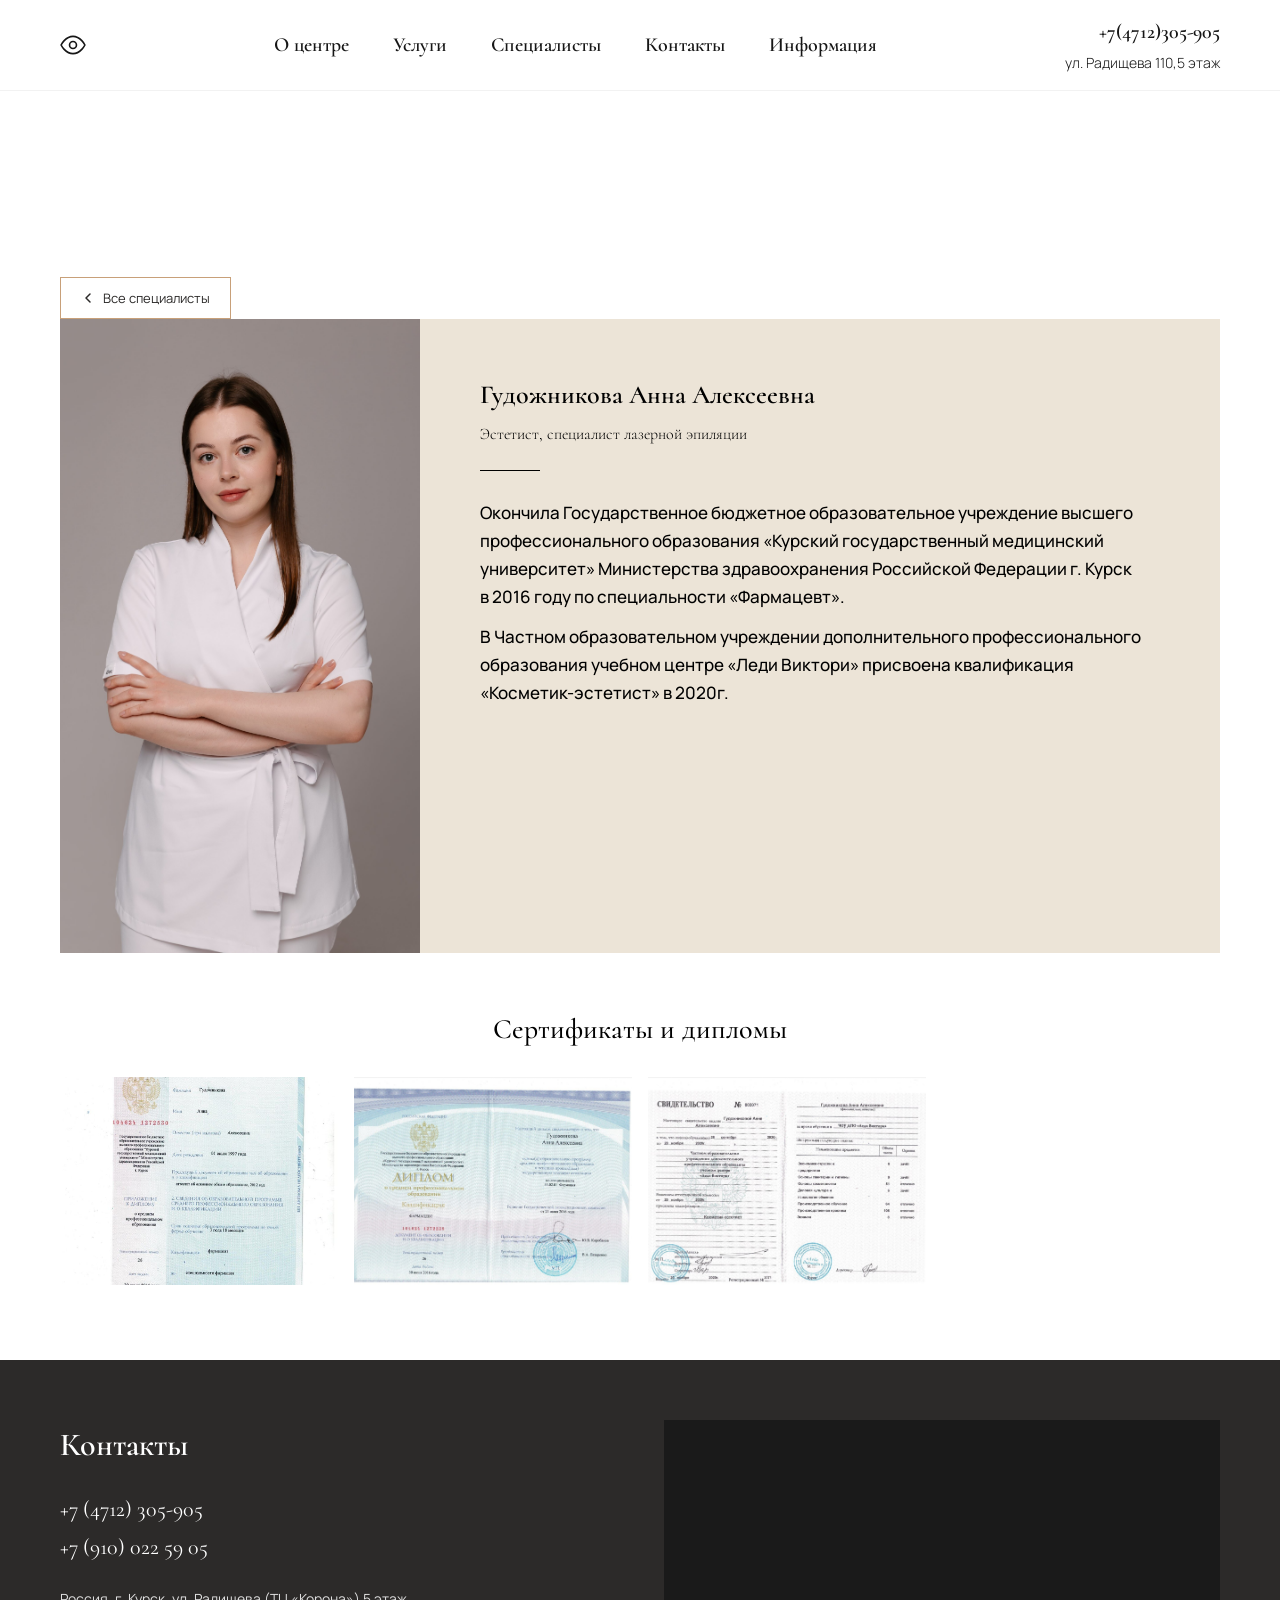
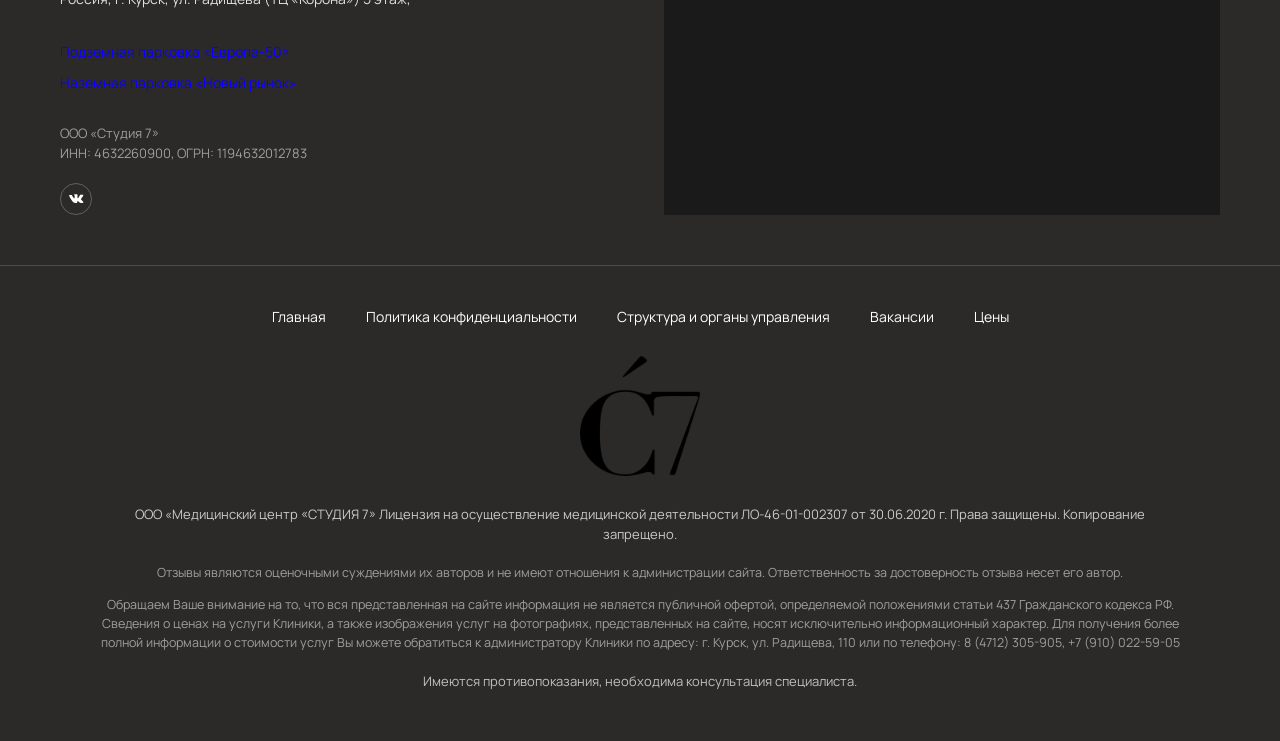
==== commit 6dde30a1: "Final" ====
--- a/doctors/gudozhnikova.html
+++ b/doctors/gudozhnikova.html
@@ -17,8 +17,7 @@
     <header class="site-header">
         <div class="container site-header__inner">
             <a href="../index.html#contacts" class="site-header__access" aria-label="Версия для слабовидящих">
-                <svg width="20" height="20" viewBox="0 0 24 24" fill="currentColor" aria-hidden="true"><circle cx="12" cy="6" r="2"/><path d="M7.4 9.4l4.6 1.6 4.6-1.6.4 1.2-3.8 1.4 1 4 1.6 4-1.2.4-1.7-4.4h-1.4l-1.7 4.4-1.2-.4 1.6-4 1-4-3.8-1.4z"/></svg>
-                <span>Версия для<br>слабовидящих</span>
+                <svg width="26" height="26" viewBox="0 0 24 24" fill="none" stroke="currentColor" stroke-width="1.5" aria-hidden="true"><path d="M1 12s4-8 11-8 11 8 11 8-4 8-11 8S1 12 1 12z" stroke-linecap="round" stroke-linejoin="round"/><circle cx="12" cy="12" r="3.2"/></svg>
             </a>
             <nav class="site-header__nav" aria-label="Главное меню">
                 <a href="../index.html#about">О центре</a>
--- a/css/style.css
+++ b/css/style.css
@@ -83,9 +83,7 @@
    ХЕДЕР — фиксированный верх 1:1 с s7-kursk.ru
    ============================================================ */
 .site-header {
-    position: sticky;
-    top: 0;
-    z-index: 50;
+    position: relative;
     background: #fff;
     border-bottom: 1px solid rgba(0,0,0,.05);
 }
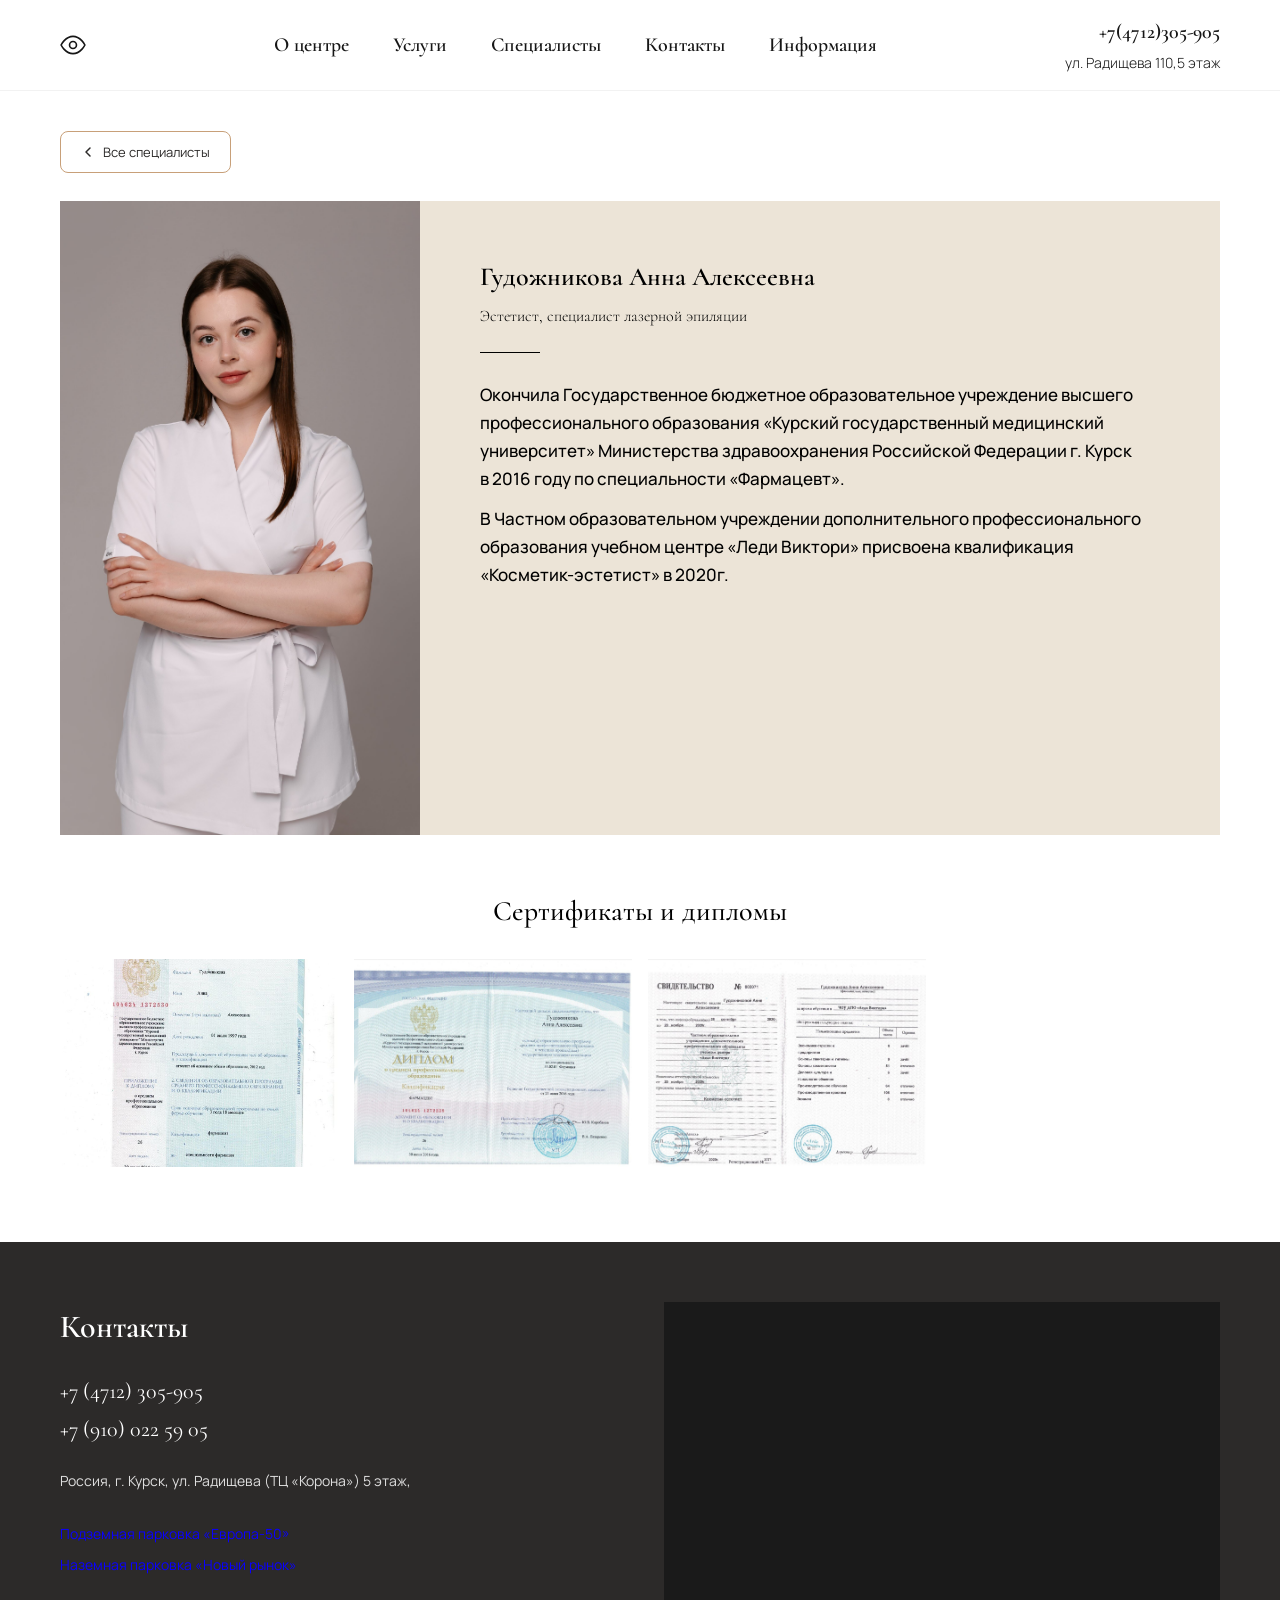
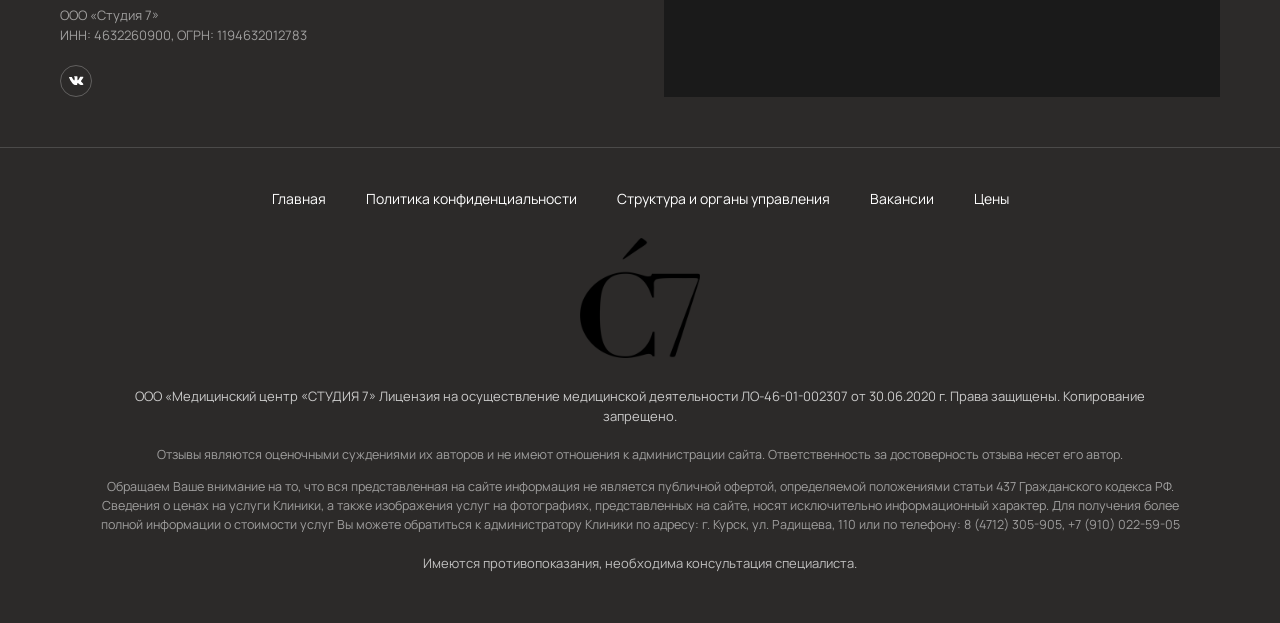
==== commit bad023c2: "Final" ====
--- a/doctors/gudozhnikova.html
+++ b/doctors/gudozhnikova.html
@@ -19,7 +19,7 @@
             <a href="../index.html#contacts" class="site-header__access" aria-label="Версия для слабовидящих">
                 <svg width="26" height="26" viewBox="0 0 24 24" fill="none" stroke="currentColor" stroke-width="1.5" aria-hidden="true"><path d="M1 12s4-8 11-8 11 8 11 8-4 8-11 8S1 12 1 12z" stroke-linecap="round" stroke-linejoin="round"/><circle cx="12" cy="12" r="3.2"/></svg>
             </a>
-            <nav class="site-header__nav" aria-label="Главное меню">
+            <nav class="site-header__nav" id="site-nav" aria-label="Главное меню">
                 <a href="../index.html#about">О центре</a>
                 <a href="../index.html#services">Услуги</a>
                 <a href="../index.html#doctors">Специалисты</a>
@@ -30,6 +30,12 @@
                 <a href="tel:+74712305905" class="site-header__phone">+7(4712)305-905</a>
                 <span class="site-header__address">ул. Радищева 110,5 этаж</span>
             </div>
+            <!-- Бургер-кнопка — видна только на мобиле -->
+            <button type="button" class="site-header__burger" data-burger aria-label="Открыть меню" aria-expanded="false" aria-controls="site-nav">
+                <span class="site-header__burger-line"></span>
+                <span class="site-header__burger-line"></span>
+                <span class="site-header__burger-line"></span>
+            </button>
         </div>
     </header>
 
--- a/css/style.css
+++ b/css/style.css
@@ -86,6 +86,41 @@
     position: relative;
     background: #fff;
     border-bottom: 1px solid rgba(0,0,0,.05);
+    z-index: 100;
+}
+
+/* ── Бургер-кнопка (только мобила) ─────────────────────── */
+.site-header__burger {
+    display: none;
+    flex-direction: column;
+    justify-content: center;
+    align-items: center;
+    width: 36px;
+    height: 36px;
+    padding: 0;
+    background: transparent;
+    border: none;
+    cursor: pointer;
+    z-index: 200;
+    gap: 5px;
+}
+.site-header__burger-line {
+    display: block;
+    width: 22px;
+    height: 2px;
+    background: #1a1a1a;
+    border-radius: 2px;
+    transition: transform .3s var(--ease), opacity .25s var(--ease);
+}
+/* Анимация в «X» */
+.is-menu-open .site-header__burger-line:nth-child(1) {
+    transform: translateY(7px) rotate(45deg);
+}
+.is-menu-open .site-header__burger-line:nth-child(2) {
+    opacity: 0;
+}
+.is-menu-open .site-header__burger-line:nth-child(3) {
+    transform: translateY(-7px) rotate(-45deg);
 }
 .site-header__inner {
     display: flex;
@@ -1463,7 +1498,7 @@
     color: #5a4a33;
     background: transparent;
     border: 1px solid #C8B89E;
-    border-radius: 2px;
+    border-radius: 8px;
     cursor: pointer;
     transition:
         background-color .3s var(--ease),
@@ -1608,8 +1643,11 @@
 .doctors__arrow--prev { left: 0; }
 .doctors__arrow--next { right: 0; }
 
-/* Карточка — фото фоном на всю карточку, текст оверлеем снизу.
-   На hover плавный зум фото с overflow:hidden, как в оригинале. */
+/* Карточка врача:
+   ДЕСКТОП (≥1025px) — фото на всю карточку, имя/специализация ОВЕРЛЕЕМ снизу
+                       (плавный белый градиент для читаемости).
+   ПЛАНШЕТ + МОБИЛА (≤1024px) — фото сверху, имя/специализация ПОД фото.
+   Hover-zoom фото на всех ширинах. */
 .doctors__card {
     position: relative;
     aspect-ratio: 360 / 550;
@@ -1617,39 +1655,54 @@
     background: #f2f2f2;
     cursor: default;
 }
+.doctors__card-link {
+    display: block;
+    color: inherit;
+    text-decoration: none;
+    width: 100%;
+    height: 100%;
+    position: relative;
+}
 
 .doctors__card-media {
     position: absolute;
     inset: 0;
-    transition: transform .5s ease;
+    overflow: hidden;
 }
 .doctors__card-media img {
     width: 100%;
     height: 100%;
     object-fit: cover;
     display: block;
-}
-
-/* Hover-zoom — лёгкий масштаб фото, фон карточки обрезает выход за края */
-.doctors__card:hover .doctors__card-media {
+    transition: transform .5s ease;
+}
+.doctors__card:hover .doctors__card-media img,
+.doctors__card-link:hover .doctors__card-media img {
     transform: scale(1.05);
 }
 
-/* Текст-оверлей снизу карточки */
+/* Текст-оверлей снизу карточки с белым градиентом для читаемости */
 .doctors__card-info {
     position: absolute;
     left: 0;
     right: 0;
     bottom: 0;
-    padding: 20px 40px 24px;
+    padding: 80px 24px 24px;
     z-index: 2;
+    background: linear-gradient(
+        to bottom,
+        rgba(255, 255, 255, 0),
+        rgba(255, 255, 255, 0.85) 50%,
+        rgba(255, 255, 255, 0.95)
+    );
+    pointer-events: none;
 }
 
 .doctors__card-name {
     font-family: var(--font-serif);
     font-weight: 600;
-    font-size: 22px;
-    line-height: 29.7px;
+    font-size: 21px;
+    line-height: 1.25;
     color: #000;
     margin: 0 0 4px;
 }
@@ -1657,10 +1710,42 @@
 .doctors__card-role {
     font-family: var(--font-serif);
     font-weight: 300;
-    font-size: 18px;
-    line-height: 27.9px;
-    color: #000;
+    font-size: 17px;
+    line-height: 1.35;
+    color: rgba(0,0,0,.78);
     margin: 0;
+}
+
+/* ── ПЛАНШЕТ + МОБИЛА: фото сверху, текст под ним ── */
+@media (max-width: 1024px) {
+    .doctors__card {
+        aspect-ratio: auto;
+        display: flex;
+        flex-direction: column;
+        background: transparent;
+        overflow: visible;
+    }
+    .doctors__card-link {
+        display: flex;
+        flex-direction: column;
+        height: auto;
+        position: static;
+    }
+    .doctors__card-media {
+        position: relative;
+        inset: auto;
+        aspect-ratio: 360 / 480;
+        overflow: hidden;
+        background: #f2f2f2;
+    }
+    .doctors__card-info {
+        position: static;
+        background: transparent;
+        padding: 14px 4px 0;
+        pointer-events: auto;
+    }
+    .doctors__card-name { font-size: 19px; }
+    .doctors__card-role { font-size: 15px; }
 }
 
 /* Индикаторы-точки под слайдером */
@@ -1833,7 +1918,7 @@
    ============================================================ */
 
 .doctor-page {
-    padding: 150px 0 75px;
+    padding: 40px 0 75px;
     background: #fff;
 }
 
@@ -1932,13 +2017,15 @@
     display: inline-flex;
     align-items: center;
     gap: 8px;
-    margin-top: 36px;
+    margin-top: 0;
+    margin-bottom: 28px;
     padding: 10px 20px;
     font-family: var(--font-body);
     font-size: 13px;
     color: #2c2a29;
     background: #fff;
     border: 1px solid #c8a079;
+    border-radius: 8px;
     text-decoration: none;
     transition: background-color .25s var(--ease), color .25s var(--ease);
 }
@@ -1978,7 +2065,7 @@
 .doctor-page__cert:hover { transform: scale(1.02); }
 
 @media (max-width: 1024px) {
-    .doctor-page { padding: 110px 0 60px; }
+    .doctor-page { padding: 32px 0 60px; }
     .doctor-page__hero { grid-template-columns: 280px 1fr; }
     .doctor-page__photo { width: 280px; }
     .doctor-page__info { padding: 40px 36px; }
@@ -1986,12 +2073,13 @@
     .doctor-page__certs-grid { grid-template-columns: repeat(3, 1fr); }
 }
 @media (max-width: 768px) {
-    .doctor-page { padding: 90px 0 48px; }
+    .doctor-page { padding: 24px 0 48px; }
     .doctor-page__hero { grid-template-columns: 1fr; gap: 0; }
     .doctor-page__photo { width: 100%; aspect-ratio: 4 / 5; }
     .doctor-page__info { padding: 32px 24px; }
     .doctor-page__certs-grid { grid-template-columns: repeat(2, 1fr); }
     .doctor-page__certs-title { font-size: 22px; }
+    .doctor-page__back { margin-bottom: 20px; }
 }
 
 /* ============================================================
@@ -2169,9 +2257,69 @@
 @media (max-width: 1024px) {
     .site-header__inner { height: 80px; }
     .site-header__access span { display: none; }
-    .site-header__nav { gap: 18px; }
-    .site-header__nav a { font-size: 15px; }
     .site-header__phone { font-size: 16px; }
+
+    /* Бургер виден на планшете и мобиле */
+    .site-header__burger { display: inline-flex; }
+
+    /* Меню превращается в drawer: выезжает справа, fullscreen */
+    .site-header__nav {
+        position: fixed;
+        top: 0;
+        right: 0;
+        bottom: 0;
+        width: 80%;
+        max-width: 320px;
+        background: #fff;
+        flex-direction: column;
+        justify-content: flex-start;
+        align-items: stretch;
+        gap: 0;
+        padding: 80px 32px 32px;
+        box-shadow: -8px 0 24px rgba(0,0,0,.15);
+        transform: translateX(100%);
+        transition: transform .35s var(--ease);
+        z-index: 150;
+        overflow-y: auto;
+    }
+    .site-header__nav a {
+        display: block;
+        padding: 16px 0;
+        font-size: 20px;
+        font-family: var(--font-serif);
+        font-weight: 600;
+        color: #1a1a1a;
+        border-bottom: 1px solid rgba(0,0,0,.08);
+    }
+    .site-header__nav a:last-child { border-bottom: none; }
+    .is-menu-open .site-header__nav {
+        transform: translateX(0);
+    }
+
+    /* Backdrop — ниже хедера (z-index 90), чтобы X-кнопка кликалась. */
+    body.is-menu-open::before {
+        content: "";
+        position: fixed;
+        inset: 0;
+        background: rgba(0,0,0,.25);
+        z-index: 90;
+        animation: backdropIn .3s var(--ease);
+    }
+    @keyframes backdropIn {
+        from { opacity: 0; }
+        to { opacity: 1; }
+    }
+
+    body.is-menu-open .site-header {
+        z-index: 200;
+        position: relative;
+    }
+    body.is-menu-open .site-header__burger {
+        position: relative;
+        z-index: 220;
+    }
+
+    body.is-menu-open { overflow: hidden; }
 
     .equipment { padding: 56px 0 24px; }
     .equipment__title { font-size: 36px; }
@@ -2187,8 +2335,6 @@
 }
 @media (max-width: 768px) {
     .site-header__inner { height: 64px; padding: 0 14px; gap: 10px; }
-    .site-header__access span { display: none; }
-    .site-header__nav { display: none; }
     .site-header__phone { font-size: 15px; }
     .site-header__address { font-size: 11px; }
 
